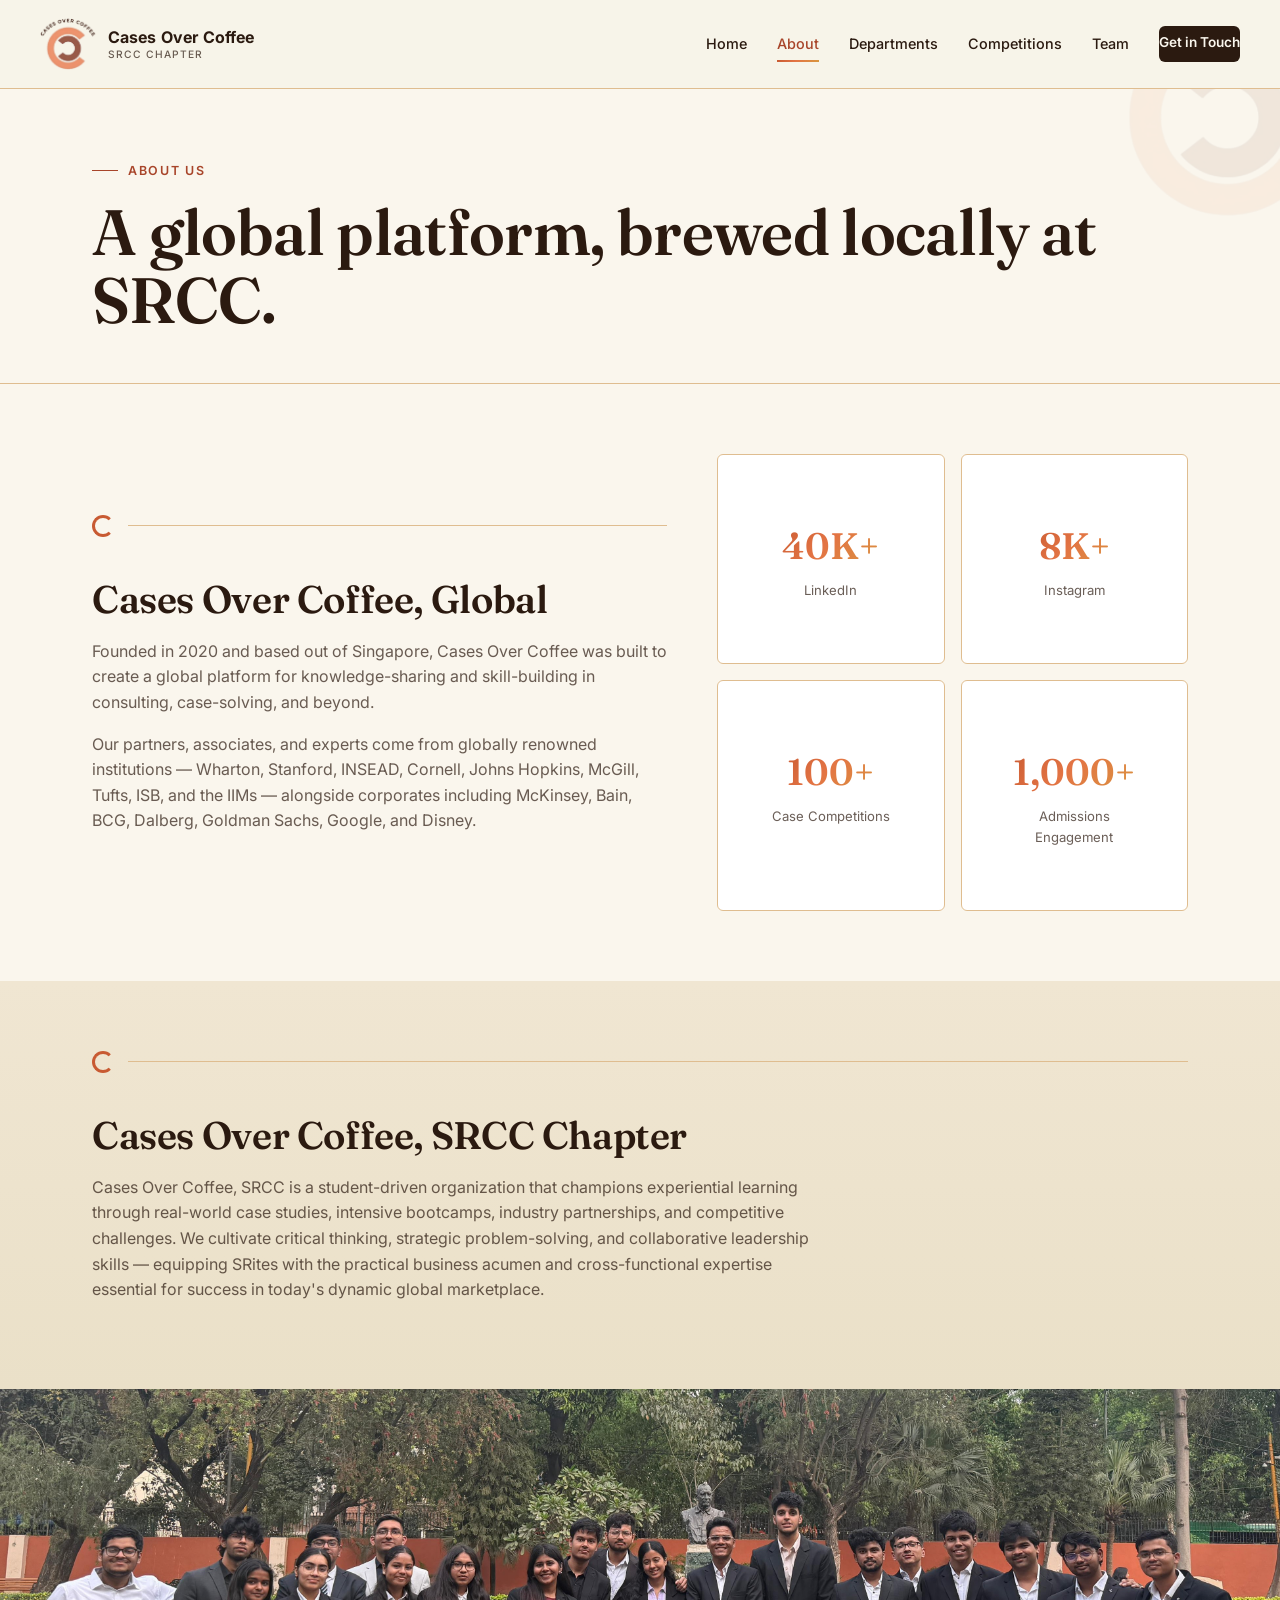
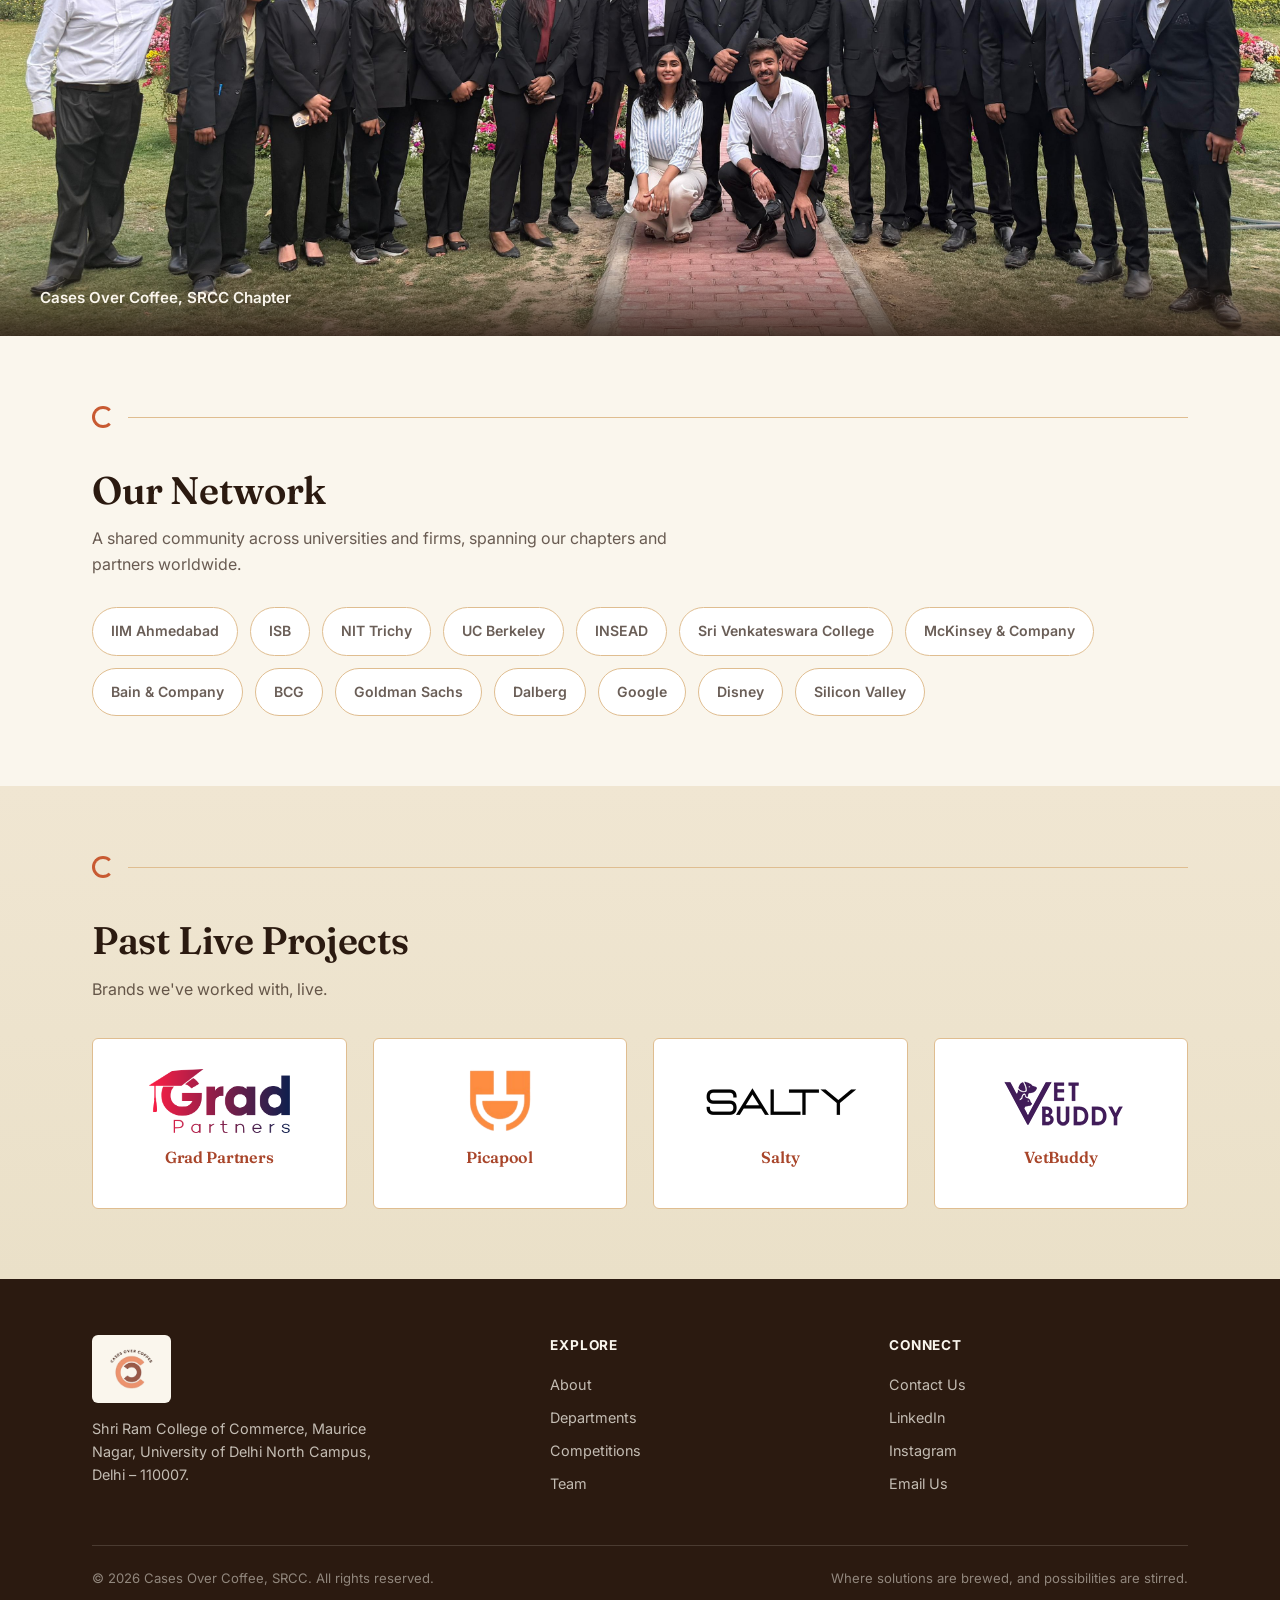
==== about.html @ 62af2435 "Add files via upload" ====
<!DOCTYPE html>
<html lang="en">
<head>
<meta charset="UTF-8">
<meta name="viewport" content="width=device-width, initial-scale=1.0">
<title>About | Cases Over Coffee, SRCC</title>
<link rel="preconnect" href="https://fonts.googleapis.com">
<link rel="preconnect" href="https://fonts.gstatic.com" crossorigin>
<link href="https://fonts.googleapis.com/css2?family=Fraunces:wght@500;600;700&family=Inter:wght@400;500;600;700&display=swap" rel="stylesheet">
<link rel="icon" type="image/png" href="assets/logo.png">
<link rel="stylesheet" href="assets/style.css">
</head>
<body>

<header class="site-nav">
  <div class="nav-inner">
    <a href="index.html" class="brand">
      <img src="assets/logo.png" alt="Cases Over Coffee, SRCC logo" class="brand-logo">
      <span class="brand-name">Cases Over Coffee<small>SRCC Chapter</small></span>
    </a>
    <nav class="links">
      <a href="index.html">Home</a>
      <a href="about.html" class="active">About</a>
      <a href="departments.html">Departments</a>
      <a href="competitions.html">Competitions</a>
      <a href="team.html">Team</a>
      <a href="contact.html" class="nav-cta">Get in Touch</a>
    </nav>
    <button class="menu-toggle" aria-label="Toggle menu"><span></span><span></span><span></span></button>
  </div>
</header>

<section class="page-hero">
  <img src="assets/logo-mark.png" alt="" class="corner-mark">
  <div class="wrap">
    <div class="eyebrow">About Us</div>
    <h1>A global platform, brewed locally at SRCC.</h1>
  </div>
</section>

<section>
  <div class="wrap two-col">
    <div class="reveal">
      <div class="ring-divider reveal"><span class="ring"></span><span class="line"></span></div>
      <h2>Cases Over Coffee, Global</h2>
      <p class="muted" style="margin-top:18px;">Founded in 2020 and based out of Singapore, Cases Over Coffee was built to create a global platform for knowledge-sharing and skill-building in consulting, case-solving, and beyond.</p>
      <p class="muted">Our partners, associates, and experts come from globally renowned institutions — Wharton, Stanford, INSEAD, Cornell, Johns Hopkins, McGill, Tufts, ISB, and the IIMs — alongside corporates including McKinsey, Bain, BCG, Dalberg, Goldman Sachs, Google, and Disney.</p>
    </div>
    <div class="grid" style="grid-template-columns:1fr 1fr; gap:16px;">
      <div class="card reveal text-center"><div class="stat"><div class="num">40K+</div><div class="label">LinkedIn</div></div></div>
      <div class="card reveal text-center"><div class="stat"><div class="num">8K+</div><div class="label">Instagram</div></div></div>
      <div class="card reveal text-center"><div class="stat"><div class="num">100+</div><div class="label">Case Competitions</div></div></div>
      <div class="card reveal text-center"><div class="stat"><div class="num">1,000+</div><div class="label">Admissions Engagement</div></div></div>
    </div>
  </div>
</section>

<section class="section-alt">
  <div class="wrap">
    <div class="ring-divider reveal"><span class="ring"></span><span class="line"></span></div>
    <h2 class="reveal">Cases Over Coffee, SRCC Chapter</h2>
    <p class="muted reveal" style="max-width:720px; margin-top:18px;">Cases Over Coffee, SRCC is a student-driven organization that champions experiential learning through real-world case studies, intensive bootcamps, industry partnerships, and competitive challenges. We cultivate critical thinking, strategic problem-solving, and collaborative leadership skills — equipping SRites with the practical business acumen and cross-functional expertise essential for success in today's dynamic global marketplace.</p>
  </div>
</section>

<div class="photo-band reveal">
  <img src="assets/team-photo.jpg" alt="Cases Over Coffee, SRCC team">
  <div class="photo-caption">Cases Over Coffee, SRCC Chapter</div>
</div>

<section>
  <div class="wrap">
    <div class="ring-divider reveal"><span class="ring"></span><span class="line"></span></div>
    <h2 class="reveal">Our Network</h2>
    <p class="muted reveal" style="max-width:640px; margin-top:14px;">A shared community across universities and firms, spanning our chapters and partners worldwide.</p>
    <div class="logo-wall reveal" style="margin-top:30px;">
      <span class="logo-chip">IIM Ahmedabad</span>
      <span class="logo-chip">ISB</span>
      <span class="logo-chip">NIT Trichy</span>
      <span class="logo-chip">UC Berkeley</span>
      <span class="logo-chip">INSEAD</span>
      <span class="logo-chip">Sri Venkateswara College</span>
      <span class="logo-chip">McKinsey &amp; Company</span>
      <span class="logo-chip">Bain &amp; Company</span>
      <span class="logo-chip">BCG</span>
      <span class="logo-chip">Goldman Sachs</span>
      <span class="logo-chip">Dalberg</span>
      <span class="logo-chip">Google</span>
      <span class="logo-chip">Disney</span>
      <span class="logo-chip">Silicon Valley</span>
    </div>
  </div>
</section>

<section class="section-alt">
  <div class="wrap">
    <div class="ring-divider reveal"><span class="ring"></span><span class="line"></span></div>
    <h2 class="reveal">Past Live Projects</h2>
    <p class="muted reveal" style="max-width:600px; margin-top:14px;">Brands we've worked with, live.</p>
    <div class="grid grid-4" style="margin-top:36px;">
      <div class="card reveal text-center">
        <div class="logo-frame" style="justify-content:center; margin-bottom:14px;"><img src="assets/logo-gradpartners.png" alt="Grad Partners"></div>
        <h3 style="font-size:1rem;">Grad Partners</h3>
      </div>
      <div class="card reveal text-center">
        <div class="logo-frame" style="justify-content:center; margin-bottom:14px;"><img src="assets/logo-picapool.png" alt="Picapool"></div>
        <h3 style="font-size:1rem;">Picapool</h3>
      </div>
      <div class="card reveal text-center">
        <div class="logo-frame" style="justify-content:center; margin-bottom:14px;"><img src="assets/logo-salty.png" alt="Salty"></div>
        <h3 style="font-size:1rem;">Salty</h3>
      </div>
      <div class="card reveal text-center">
        <div class="logo-frame" style="justify-content:center; margin-bottom:14px;"><img src="assets/logo-vetbuddy.png" alt="VetBuddy"></div>
        <h3 style="font-size:1rem;">VetBuddy</h3>
      </div>
    </div>
  </div>
</section>

<footer>
  <div class="wrap">
    <div class="footer-grid">
      <div>
        <div class="brand" style="margin-bottom:14px;">
          <img src="assets/logo.png" alt="Cases Over Coffee, SRCC logo" class="brand-logo brand-logo-footer">
        </div>
        <p style="font-size:0.9rem; max-width:280px;">Shri Ram College of Commerce, Maurice Nagar, University of Delhi North Campus, Delhi – 110007.</p>
      </div>
      <div>
        <h4>Explore</h4>
        <a href="about.html">About</a>
        <a href="departments.html">Departments</a>
        <a href="competitions.html">Competitions</a>
        <a href="team.html">Team</a>
      </div>
      <div>
        <h4>Connect</h4>
        <a href="contact.html">Contact Us</a>
        <a href="https://www.linkedin.com/company/cases-over-coffee-srcc/" target="_blank" rel="noopener">LinkedIn</a>
        <a href="https://www.instagram.com/coc_srcc?igsh=eGFpZXlxeTQwZnJ0" target="_blank" rel="noopener">Instagram</a>
        <a href="mailto:srcccasesovercoffee@gmail.com">Email Us</a>
      </div>
    </div>
    <div class="footer-bottom">
      <span>&copy; 2026 Cases Over Coffee, SRCC. All rights reserved.</span>
      <span>Where solutions are brewed, and possibilities are stirred.</span>
    </div>
  </div>
</footer>

<script src="assets/main.js"></script>
</body>
</html>
---- assets/style.css ----
/* ============================================
   Cases Over Coffee, SRCC — Design Tokens
   ============================================ */
:root {
  --cream:        #FAF6ED;
  --cream-deep:   #F0E6D2;
  --espresso:     #2B1A10;
  --espresso-70:  rgba(43,26,16,0.7);
  --terracotta:   #C85A32;
  --terracotta-dim: #A8452A;
  --terracotta-bright: #E37444;
  --amber:        #D9973F;
  --clay:         #E8CBA6;
  --clay-line:    #DFBD90;
  --gold:         #B2812F;
  --white:        #FFFFFF;

  --grad-warm: linear-gradient(135deg, var(--terracotta) 0%, var(--terracotta-bright) 45%, var(--amber) 100%);
  --grad-espresso: linear-gradient(160deg, #3A2416 0%, #201209 100%);
  --shadow-sm: 0 2px 10px rgba(43,26,16,0.06);
  --shadow-md: 0 12px 32px rgba(43,26,16,0.12);
  --shadow-lg: 0 24px 60px rgba(43,26,16,0.18);

  --font-display: 'Fraunces', Georgia, serif;
  --font-body:    'Inter', -apple-system, BlinkMacSystemFont, 'Segoe UI', sans-serif;

  --maxw: 1160px;
  --radius: 6px;
}

* { box-sizing: border-box; }

html { scroll-behavior: smooth; }

body {
  margin: 0;
  background: var(--cream);
  color: var(--espresso);
  font-family: var(--font-body);
  font-size: 16px;
  line-height: 1.6;
  -webkit-font-smoothing: antialiased;
}

img { max-width: 100%; display: block; }

a { color: inherit; text-decoration: none; }

.wrap {
  max-width: var(--maxw);
  margin: 0 auto;
  padding: 0 32px;
}

h1, h2, h3, h4 {
  font-family: var(--font-display);
  color: var(--espresso);
  margin: 0;
  font-weight: 600;
  letter-spacing: -0.01em;
}

h1 { font-size: clamp(2.4rem, 5vw, 4.2rem); line-height: 1.05; }
h2 { font-size: clamp(1.7rem, 3vw, 2.5rem); line-height: 1.15; }
h3 { font-size: 1.3rem; line-height: 1.3; }

p { margin: 0 0 1em; }

.eyebrow {
  display: inline-flex;
  align-items: center;
  gap: 10px;
  font-family: var(--font-body);
  font-size: 0.78rem;
  font-weight: 600;
  letter-spacing: 0.14em;
  text-transform: uppercase;
  color: var(--terracotta-dim);
  margin-bottom: 18px;
}

.eyebrow::before {
  content: "";
  width: 26px;
  height: 1px;
  background: var(--terracotta-dim);
  display: inline-block;
}

/* ---------- Signature ring divider ---------- */
/* Echoes the CoC cup-ring mark: a small open ring beside a rule.
   Used once per section as a quiet, consistent anchor point. */
.ring-divider {
  display: flex;
  align-items: center;
  gap: 14px;
  margin: 0 0 40px;
}
.ring-divider .ring {
  width: 22px;
  height: 22px;
  border-radius: 50%;
  border: 3px solid var(--terracotta);
  border-right-color: transparent;
  flex-shrink: 0;
  transform: rotate(-90deg) scale(0.6);
  opacity: 0;
  transition: transform 0.6s cubic-bezier(0.22,1,0.36,1), opacity 0.6s ease;
}
.ring-divider.in .ring { transform: rotate(0deg) scale(1); opacity: 1; }
.ring-divider .line {
  height: 1px;
  background: var(--clay-line);
  flex: 1;
  transform: scaleX(0);
  transform-origin: left;
  transition: transform 0.7s cubic-bezier(0.22,1,0.36,1) 0.15s;
}
.ring-divider.in .line { transform: scaleX(1); }

/* ---------- Nav ---------- */
header.site-nav {
  position: sticky;
  top: 0;
  z-index: 100;
  background: rgba(247,243,233,0.92);
  backdrop-filter: blur(6px);
  border-bottom: 1px solid var(--clay-line);
}
.nav-inner {
  width: 100%;
  margin: 0;
  padding: 18px 40px;
  display: flex;
  align-items: center;
  justify-content: space-between;
}
.brand {
  display: flex;
  align-items: center;
  gap: 12px;
  font-family: var(--font-display);
  font-weight: 600;
  font-size: 1.05rem;
  color: var(--espresso);
}
.brand .mark {
  width: 34px;
  height: 34px;
  border-radius: 50%;
  border: 3px solid var(--terracotta);
  border-right-color: transparent;
  position: relative;
}
.brand .mark::after {
  content: "";
  position: absolute;
  right: -7px;
  top: 50%;
  transform: translateY(-50%);
  width: 9px;
  height: 9px;
  border-radius: 0 6px 6px 0;
  border: 2px solid var(--terracotta);
  border-left: none;
}
.brand small {
  display: block;
  font-family: var(--font-body);
  font-weight: 500;
  font-size: 0.68rem;
  letter-spacing: 0.08em;
  color: var(--espresso-70);
  text-transform: uppercase;
}

.brand-logo {
  height: 52px;
  width: auto;
  display: block;
}
.brand-logo-footer {
  height: 68px;
  padding: 14px 18px;
  background: var(--cream);
  border-radius: var(--radius);
}
.brand-name {
  font-family: var(--font-body);
  font-weight: 700;
  font-size: 1rem;
  letter-spacing: 0.01em;
  color: var(--espresso);
  line-height: 1.25;
}
.brand-name small {
  display: block;
  font-family: var(--font-body);
  font-weight: 500;
  font-size: 0.64rem;
  letter-spacing: 0.1em;
  color: var(--espresso-70);
  text-transform: uppercase;
  margin-top: 1px;
}
footer .brand-name { color: var(--cream); }
footer .brand-name small { color: rgba(247,243,233,0.5); }
@media (max-width: 480px) {
  .brand-name { display: none; }
}

/* Decorative corner mark — the ring icon, peeking in from the edge of a
   section, echoing how the brand deck lets the cup-ring bleed off-frame. */
.hero, .page-hero { position: relative; overflow: hidden; }
.hero-bg {
  position: absolute;
  inset: 0;
  z-index: 0;
  overflow: hidden;
}
.hero-bg img {
  position: absolute;
  top: -18%;
  left: 0;
  width: 100%;
  height: 136%;
  object-fit: cover;
  opacity: 0.16;
  filter: grayscale(15%) contrast(1.05);
  will-change: transform;
}
@media (prefers-reduced-motion: reduce) {
  .hero-bg img { top: 0; height: 100%; }
}

.corner-mark {
  position: absolute;
  top: -14%;
  right: -6%;
  width: 260px;
  max-width: 34vw;
  opacity: 0.1;
  pointer-events: none;
  z-index: 1;
  animation: float-rotate 10s ease-in-out infinite;
  transform-origin: center;
}
@keyframes float-rotate {
  0%   { transform: translateY(0) rotate(0deg); }
  50%  { transform: translateY(14px) rotate(6deg); }
  100% { transform: translateY(0) rotate(0deg); }
}
@media (prefers-reduced-motion: reduce) {
  .corner-mark { animation: none; }
}
nav.links {
  display: flex;
  gap: 30px;
  font-size: 0.9rem;
  font-weight: 500;
}
nav.links a {
  position: relative;
  padding: 6px 0;
  transition: color 0.2s ease;
}
nav.links a::after {
  content: "";
  position: absolute;
  left: 0; right: 0; bottom: 0;
  height: 2px;
  background: var(--grad-warm);
  transform: scaleX(0);
  transform-origin: left;
  transition: transform 0.3s cubic-bezier(0.22,1,0.36,1);
}
nav.links a:hover,
nav.links a.active {
  color: var(--terracotta-dim);
}
nav.links a:hover::after,
nav.links a.active::after {
  transform: scaleX(1);
}
nav.links a.nav-cta::after { display: none; }
.nav-cta {
  background: var(--espresso);
  color: var(--cream) !important;
  padding: 10px 20px;
  border-radius: var(--radius);
  font-size: 0.85rem;
  font-weight: 600;
  border-bottom: none !important;
}
.nav-cta:hover { background: var(--terracotta); }

.menu-toggle {
  display: none;
  background: none;
  border: none;
  cursor: pointer;
  padding: 6px;
}
.menu-toggle span {
  display: block;
  width: 24px;
  height: 2px;
  background: var(--espresso);
  margin: 5px 0;
}

/* ---------- Buttons ---------- */
.btn {
  display: inline-flex;
  align-items: center;
  gap: 8px;
  padding: 14px 28px;
  border-radius: 100px;
  font-weight: 600;
  font-size: 0.92rem;
  cursor: pointer;
  border: 1px solid transparent;
  transition: transform 0.25s cubic-bezier(0.22,1,0.36,1), box-shadow 0.25s ease, background 0.3s ease, color 0.25s ease;
  position: relative;
}
.btn-primary {
  background: var(--grad-warm);
  background-size: 160% 160%;
  background-position: 0% 50%;
  color: var(--cream);
  box-shadow: var(--shadow-sm);
}
.btn-primary:hover {
  background-position: 100% 50%;
  transform: translateY(-3px);
  box-shadow: var(--shadow-md);
}
.btn-primary:active { transform: translateY(-1px); }
.btn-outline {
  border-color: var(--espresso);
  color: var(--espresso);
  background: transparent;
}
.btn-outline:hover {
  background: var(--espresso);
  color: var(--cream);
  transform: translateY(-3px);
  box-shadow: var(--shadow-md);
}

/* ---------- Hero ---------- */
.hero {
  padding: 90px 0 70px;
  position: relative;
  overflow: hidden;
}
.hero::before {
  content: "";
  position: absolute;
  top: -30%;
  left: -10%;
  width: 60%;
  height: 90%;
  background: radial-gradient(circle, rgba(200,90,50,0.16) 0%, rgba(200,90,50,0) 70%);
  z-index: 0;
  animation: drift 14s ease-in-out infinite alternate;
}
@keyframes drift {
  0%   { transform: translate(0, 0) scale(1); }
  100% { transform: translate(4%, 6%) scale(1.08); }
}
@media (prefers-reduced-motion: reduce) {
  .hero::before { animation: none; }
}
.hero .wrap { position: relative; z-index: 2; }
.hero-tag {
  font-family: var(--font-display);
  font-style: italic;
  color: var(--terracotta-dim);
  font-size: 1.15rem;
  margin: 22px 0 34px;
  max-width: 560px;
}
.hero-actions { display: flex; gap: 16px; flex-wrap: wrap; margin-top: 8px; }

.page-hero {
  padding: 64px 0 50px;
  border-bottom: 1px solid var(--clay-line);
}

/* ---------- Sections ---------- */
section { padding: 70px 0; }
section.tight { padding: 50px 0; }
.section-alt { background: linear-gradient(180deg, var(--cream-deep) 0%, #EAE0C8 100%); }

.grid {
  display: grid;
  gap: 26px;
}
.grid-2 { grid-template-columns: repeat(2, 1fr); }
.grid-3 { grid-template-columns: repeat(3, 1fr); }
.grid-4 { grid-template-columns: repeat(4, 1fr); }
.grid-5 { grid-template-columns: repeat(5, 1fr); }

.card {
  background: var(--white);
  border: 1px solid var(--clay-line);
  border-radius: var(--radius);
  padding: 30px 26px;
  position: relative;
  overflow: hidden;
  transition: transform 0.3s cubic-bezier(0.22,1,0.36,1), box-shadow 0.3s ease, border-color 0.3s ease;
}
.card::before {
  content: "";
  position: absolute;
  top: 0; left: 0; right: 0;
  height: 3px;
  background: var(--grad-warm);
  transform: scaleX(0);
  transform-origin: left;
  transition: transform 0.35s ease;
}
.card:hover {
  transform: translateY(-6px);
  box-shadow: var(--shadow-md);
  border-color: var(--terracotta);
}
.card:hover::before { transform: scaleX(1); }
.card h3 { margin-bottom: 10px; color: var(--terracotta-dim); transition: color 0.25s ease; }
.card p { color: var(--espresso-70); margin: 0; font-size: 0.95rem; }

.card-dark {
  background: var(--grad-espresso);
  color: var(--cream);
  border-radius: var(--radius);
  padding: 34px 30px;
  box-shadow: var(--shadow-md);
}
.card-dark h3 { color: var(--clay); }
.card-dark p { color: rgba(247,243,233,0.75); }

/* stat strip */
.stats {
  display: grid;
  grid-template-columns: repeat(4, 1fr);
  gap: 0;
  border-top: 1px solid var(--clay-line);
  border-bottom: 1px solid var(--clay-line);
}
.stat {
  padding: 32px 24px;
  text-align: center;
  border-right: 1px solid var(--clay-line);
  transition: background 0.3s ease;
}
.stat:hover { background: rgba(200,90,50,0.05); }
.stat:last-child { border-right: none; }
.stat .num {
  font-family: var(--font-display);
  font-size: 2.3rem;
  font-weight: 600;
  background: var(--grad-warm);
  -webkit-background-clip: text;
  background-clip: text;
  color: transparent;
  display: inline-block;
}
.stat .label {
  font-size: 0.82rem;
  color: var(--espresso-70);
  margin-top: 4px;
}

/* department block */
.dept-group-label {
  font-size: 0.8rem;
  font-weight: 700;
  letter-spacing: 0.1em;
  text-transform: uppercase;
  color: var(--gold);
  margin-bottom: 18px;
}

.pill-row { display: flex; flex-wrap: wrap; gap: 10px; }
.pill {
  padding: 8px 16px;
  border: 1px solid var(--clay-line);
  border-radius: 100px;
  font-size: 0.85rem;
  background: var(--white);
}

/* competitions */
.comp-card {
  border-left: 3px solid var(--terracotta);
  background: var(--white);
  padding: 26px;
  border-radius: var(--radius);
  transition: transform 0.3s cubic-bezier(0.22,1,0.36,1), box-shadow 0.3s ease, border-left-width 0.3s ease;
}
.comp-card:hover {
  transform: translateY(-6px) translateX(2px);
  box-shadow: var(--shadow-md);
  border-left-width: 7px;
}
.comp-card h3 { margin-bottom: 8px; }

/* org hierarchy (team page) */
.org-tier { position: relative; padding-top: 46px; }
.org-tier:first-child { padding-top: 0; }
.org-tier::before {
  content: "";
  position: absolute;
  top: 0;
  left: 50%;
  transform: translateX(-50%);
  width: 1px;
  height: 46px;
  background: var(--clay-line);
}
.org-tier:first-child::before { display: none; }
.org-tier-label {
  text-align: center;
  font-size: 0.76rem;
  font-weight: 700;
  letter-spacing: 0.12em;
  text-transform: uppercase;
  color: var(--gold);
  margin-bottom: 26px;
}
.org-row {
  display: flex;
  justify-content: center;
  flex-wrap: wrap;
  gap: 48px;
}
.org-row.tier-top .avatar-photo { width: 132px; height: 132px; }
.org-row.tier-top .member .name { font-size: 1.05rem; }
.org-row.tier-mid .avatar-photo { width: 104px; height: 104px; }
.org-row.tier-directors { gap: 60px; }
.org-row.tier-directors .dept-cluster {
  display: flex;
  flex-direction: column;
  align-items: center;
}
.dept-cluster-label {
  font-size: 0.72rem;
  font-weight: 700;
  letter-spacing: 0.08em;
  text-transform: uppercase;
  color: var(--terracotta-dim);
  margin-bottom: 18px;
  padding-bottom: 8px;
  border-bottom: 2px solid var(--clay-line);
}
.dept-cluster-people { display: flex; gap: 26px; }

.avatar-photo {
  width: 92px;
  height: 92px;
  border-radius: 50%;
  object-fit: cover;
  margin: 0 auto 14px;
  border: 3px solid var(--white);
  box-shadow: var(--shadow-sm), 0 0 0 3px var(--terracotta);
  display: block;
  transition: transform 0.3s cubic-bezier(0.22,1,0.36,1), box-shadow 0.3s ease;
}
.member:hover .avatar-photo {
  transform: scale(1.06) rotate(-2deg);
  box-shadow: var(--shadow-md), 0 0 0 3px var(--terracotta-bright);
}

/* team */
.member {
  text-align: center;
}
.avatar {
  width: 92px;
  height: 92px;
  border-radius: 50%;
  background: var(--clay);
  color: var(--espresso);
  display: flex;
  align-items: center;
  justify-content: center;
  font-family: var(--font-display);
  font-size: 1.5rem;
  font-weight: 600;
  margin: 0 auto 14px;
  border: 2px solid var(--terracotta);
  transition: transform 0.3s cubic-bezier(0.22,1,0.36,1), box-shadow 0.3s ease, background 0.3s ease;
}
.member:hover .avatar {
  transform: scale(1.08) rotate(-3deg);
  box-shadow: var(--shadow-md);
  background: var(--grad-warm);
  color: var(--cream);
}
.member .name { font-weight: 600; font-size: 0.95rem; }
.member .role {
  font-size: 0.78rem;
  color: var(--terracotta-dim);
  text-transform: uppercase;
  letter-spacing: 0.06em;
  margin-top: 2px;
}

/* network logo wall (text-based, no external logo assets) */
.logo-wall {
  display: flex;
  flex-wrap: wrap;
  gap: 12px;
}
.logo-chip {
  padding: 12px 18px;
  border: 1px solid var(--clay-line);
  border-radius: 100px;
  font-size: 0.88rem;
  font-weight: 600;
  color: var(--espresso-70);
  background: var(--white);
  transition: background 0.25s ease, color 0.25s ease, transform 0.25s ease, border-color 0.25s ease;
}
.logo-chip:hover {
  background: var(--grad-warm);
  color: var(--cream);
  border-color: transparent;
  transform: translateY(-2px);
}

/* contact */
.contact-form { display: grid; gap: 16px; max-width: 560px; }
.field label {
  display: block;
  font-size: 0.82rem;
  font-weight: 600;
  margin-bottom: 6px;
  color: var(--espresso-70);
}
.field input, .field textarea {
  width: 100%;
  padding: 13px 14px;
  border: 1px solid var(--clay-line);
  border-radius: var(--radius);
  font-family: var(--font-body);
  font-size: 0.95rem;
  background: var(--white);
  color: var(--espresso);
}
.field input:focus, .field textarea:focus {
  outline: 2px solid var(--terracotta);
  outline-offset: 1px;
}
.field textarea { resize: vertical; min-height: 120px; }

.photo-band {
  width: 100%;
  overflow: hidden;
  position: relative;
}
.photo-band img {
  width: 100%;
  height: auto;
  max-height: 560px;
  object-fit: cover;
  display: block;
  transition: transform 0.6s cubic-bezier(0.22,1,0.36,1);
}
.photo-band:hover img { transform: scale(1.04); }
.photo-caption {
  position: absolute;
  bottom: 0;
  left: 0;
  right: 0;
  padding: 26px 40px;
  background: linear-gradient(to top, rgba(43,29,20,0.85), rgba(43,29,20,0));
  color: var(--cream);
  font-size: 0.95rem;
  font-weight: 600;
}

.cta-photo {
  position: relative;
  background: url('campus.jpg') center/cover no-repeat;
  padding: 100px 0;
  overflow: hidden;
}
.cta-photo-overlay {
  position: absolute;
  inset: 0;
  background: linear-gradient(180deg, rgba(43,29,20,0.72), rgba(43,29,20,0.86));
  z-index: 1;
}

.logo-frame {
  height: 64px;
  display: flex;
  align-items: center;
  margin-bottom: 18px;
}
.logo-frame img {
  max-height: 100%;
  max-width: 160px;
  object-fit: contain;
  transition: transform 0.3s ease;
}
.project-card:hover .logo-frame img { transform: scale(1.06); }
.project-card h4 {
  font-family: var(--font-body);
  font-size: 0.78rem;
  font-weight: 700;
  letter-spacing: 0.06em;
  text-transform: uppercase;
  color: var(--gold);
  margin: 16px 0 8px;
}
.project-card ul { margin: 0 0 6px; padding-left: 18px; font-size: 0.88rem; color: var(--espresso-70); }
.project-card ul li { margin-bottom: 4px; }
.project-card p.impact { font-size: 0.88rem; color: var(--espresso-70); margin: 0; }

/* logo marquee — laterally scrolling strip of project logos */
.marquee {
  width: 100%;
  overflow: hidden;
  position: relative;
  -webkit-mask-image: linear-gradient(90deg, transparent, #000 8%, #000 92%, transparent);
  mask-image: linear-gradient(90deg, transparent, #000 8%, #000 92%, transparent);
}
.marquee-track {
  display: flex;
  align-items: center;
  gap: 70px;
  width: max-content;
  animation: marquee-scroll 26s linear infinite;
}
.marquee:hover .marquee-track { animation-play-state: paused; }
.marquee-item {
  height: 80px;
  display: flex;
  align-items: center;
  justify-content: center;
  flex-shrink: 0;
}
.marquee-item img {
  max-height: 100%;
  max-width: 180px;
  object-fit: contain;
  filter: grayscale(35%);
  opacity: 0.85;
  transition: filter 0.3s ease, opacity 0.3s ease, transform 0.3s ease;
}
.marquee-item:hover img {
  filter: grayscale(0%);
  opacity: 1;
  transform: scale(1.08);
}
@keyframes marquee-scroll {
  from { transform: translateX(0); }
  to   { transform: translateX(-50%); }
}
@media (prefers-reduced-motion: reduce) {
  .marquee-track { animation: none; }
}

.social-list {
  display: flex;
  flex-direction: column;
  gap: 4px;
  margin-top: 12px;
}
.social-row {
  display: flex;
  align-items: center;
  gap: 12px;
  padding: 10px 8px;
  border-radius: var(--radius);
  color: rgba(247,243,233,0.85);
  font-size: 0.92rem;
  transition: background 0.25s ease, color 0.25s ease, transform 0.25s ease;
}
.social-row:hover {
  background: rgba(247,243,233,0.08);
  color: var(--clay);
  transform: translateX(4px);
}
.social-icon {
  width: 34px;
  height: 34px;
  border-radius: 50%;
  background: rgba(247,243,233,0.1);
  display: flex;
  align-items: center;
  justify-content: center;
  flex-shrink: 0;
  color: var(--terracotta-bright);
  transition: background 0.25s ease;
}
.social-icon svg { width: 18px; height: 18px; }
.social-row:hover .social-icon { background: var(--grad-warm); color: var(--cream); }

/* footer */
footer {
  background: var(--espresso);
  color: rgba(247,243,233,0.75);
  padding: 56px 0 30px;
}
.footer-grid {
  display: grid;
  grid-template-columns: 1.4fr 1fr 1fr;
  gap: 40px;
  margin-bottom: 40px;
}
footer h4 { color: var(--cream); font-size: 0.85rem; letter-spacing: 0.06em; text-transform: uppercase; margin-bottom: 16px; font-family: var(--font-body); font-weight: 700; }
footer a { display: block; margin-bottom: 10px; font-size: 0.9rem; color: rgba(247,243,233,0.75); }
footer a:hover { color: var(--terracotta); }
.footer-bottom {
  border-top: 1px solid rgba(247,243,233,0.15);
  padding-top: 22px;
  display: flex;
  justify-content: space-between;
  font-size: 0.82rem;
  color: rgba(247,243,233,0.5);
  flex-wrap: wrap;
  gap: 10px;
}

/* utility */
.text-center { text-align: center; }
.mt-0 { margin-top: 0; }
.mb-0 { margin-bottom: 0; }
.muted { color: var(--espresso-70); }
.two-col {
  display: grid;
  grid-template-columns: 1.1fr 0.9fr;
  gap: 50px;
  align-items: center;
}

/* reveal-on-scroll (subtle, respects reduced motion) */
.reveal {
  opacity: 0;
  transform: translateY(26px) scale(0.985);
  filter: blur(3px);
  transition: opacity 0.75s cubic-bezier(0.22, 1, 0.36, 1),
              transform 0.75s cubic-bezier(0.22, 1, 0.36, 1),
              filter 0.75s cubic-bezier(0.22, 1, 0.36, 1);
}
.reveal.in { opacity: 1; transform: translateY(0) scale(1); filter: blur(0); }
@media (prefers-reduced-motion: reduce) {
  .reveal { opacity: 1; transform: none; filter: none; transition: none; }
}

/* focus visibility */
a:focus-visible, button:focus-visible, input:focus-visible, textarea:focus-visible {
  outline: 2px solid var(--terracotta);
  outline-offset: 2px;
}

/* ---------- Responsive ---------- */
@media (max-width: 900px) {
  .grid-4, .grid-3, .grid-5 { grid-template-columns: repeat(2, 1fr); }
  .footer-grid { grid-template-columns: 1fr 1fr; }
  .two-col { grid-template-columns: 1fr; }
  .stats { grid-template-columns: repeat(2, 1fr); }
  .stat:nth-child(2) { border-right: none; }
}
@media (max-width: 700px) {
  nav.links { display: none; }
  .menu-toggle { display: block; }
  .grid-2, .grid-4, .grid-3, .grid-5 { grid-template-columns: 1fr; }
  .footer-grid { grid-template-columns: 1fr; gap: 28px; }
  .stats { grid-template-columns: repeat(2, 1fr); }
  .nav-inner { padding: 16px 20px; }
  .wrap { padding: 0 20px; }
}

nav.links.mobile-open {
  display: flex;
  position: absolute;
  top: 100%;
  left: 0;
  right: 0;
  background: var(--cream);
  border-bottom: 1px solid var(--clay-line);
  flex-direction: column;
  gap: 0;
  padding: 10px 20px 20px;
}
nav.links.mobile-open a { padding: 12px 0; border-bottom: 1px solid var(--clay-line); }
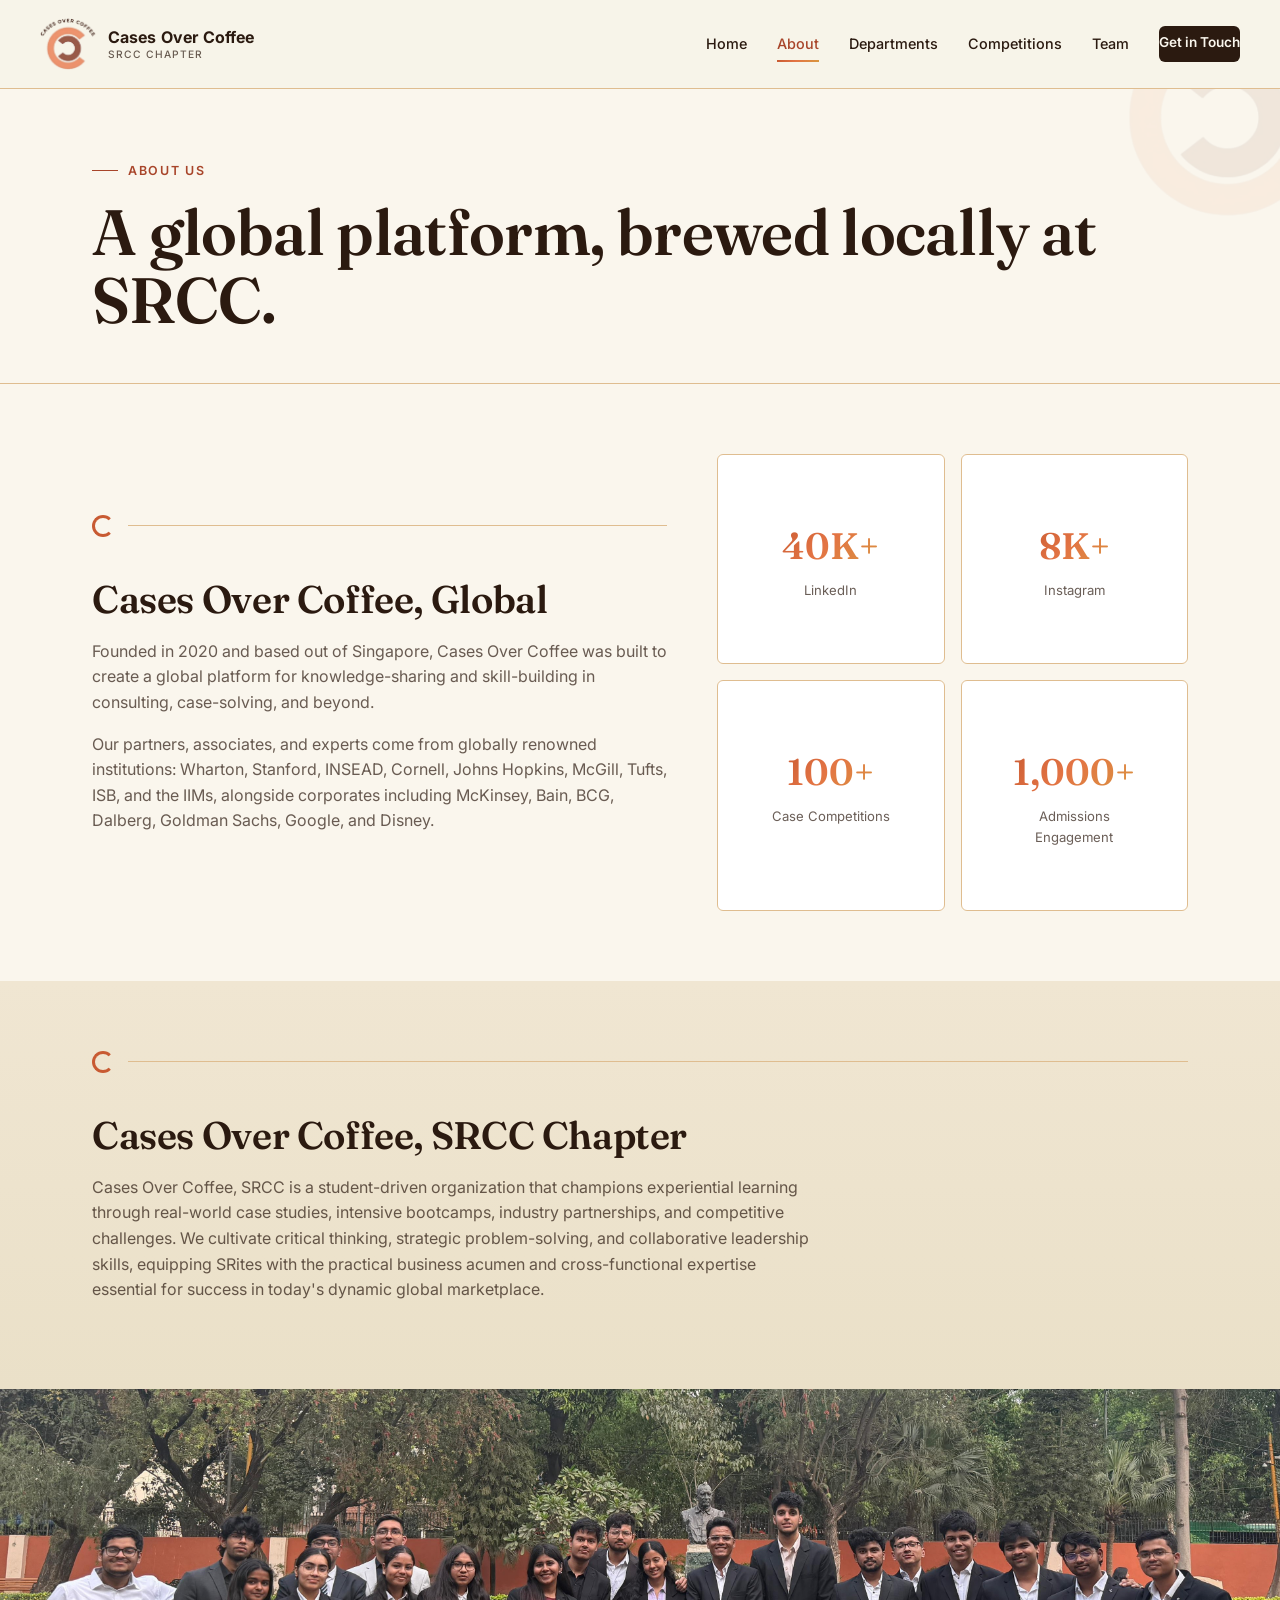
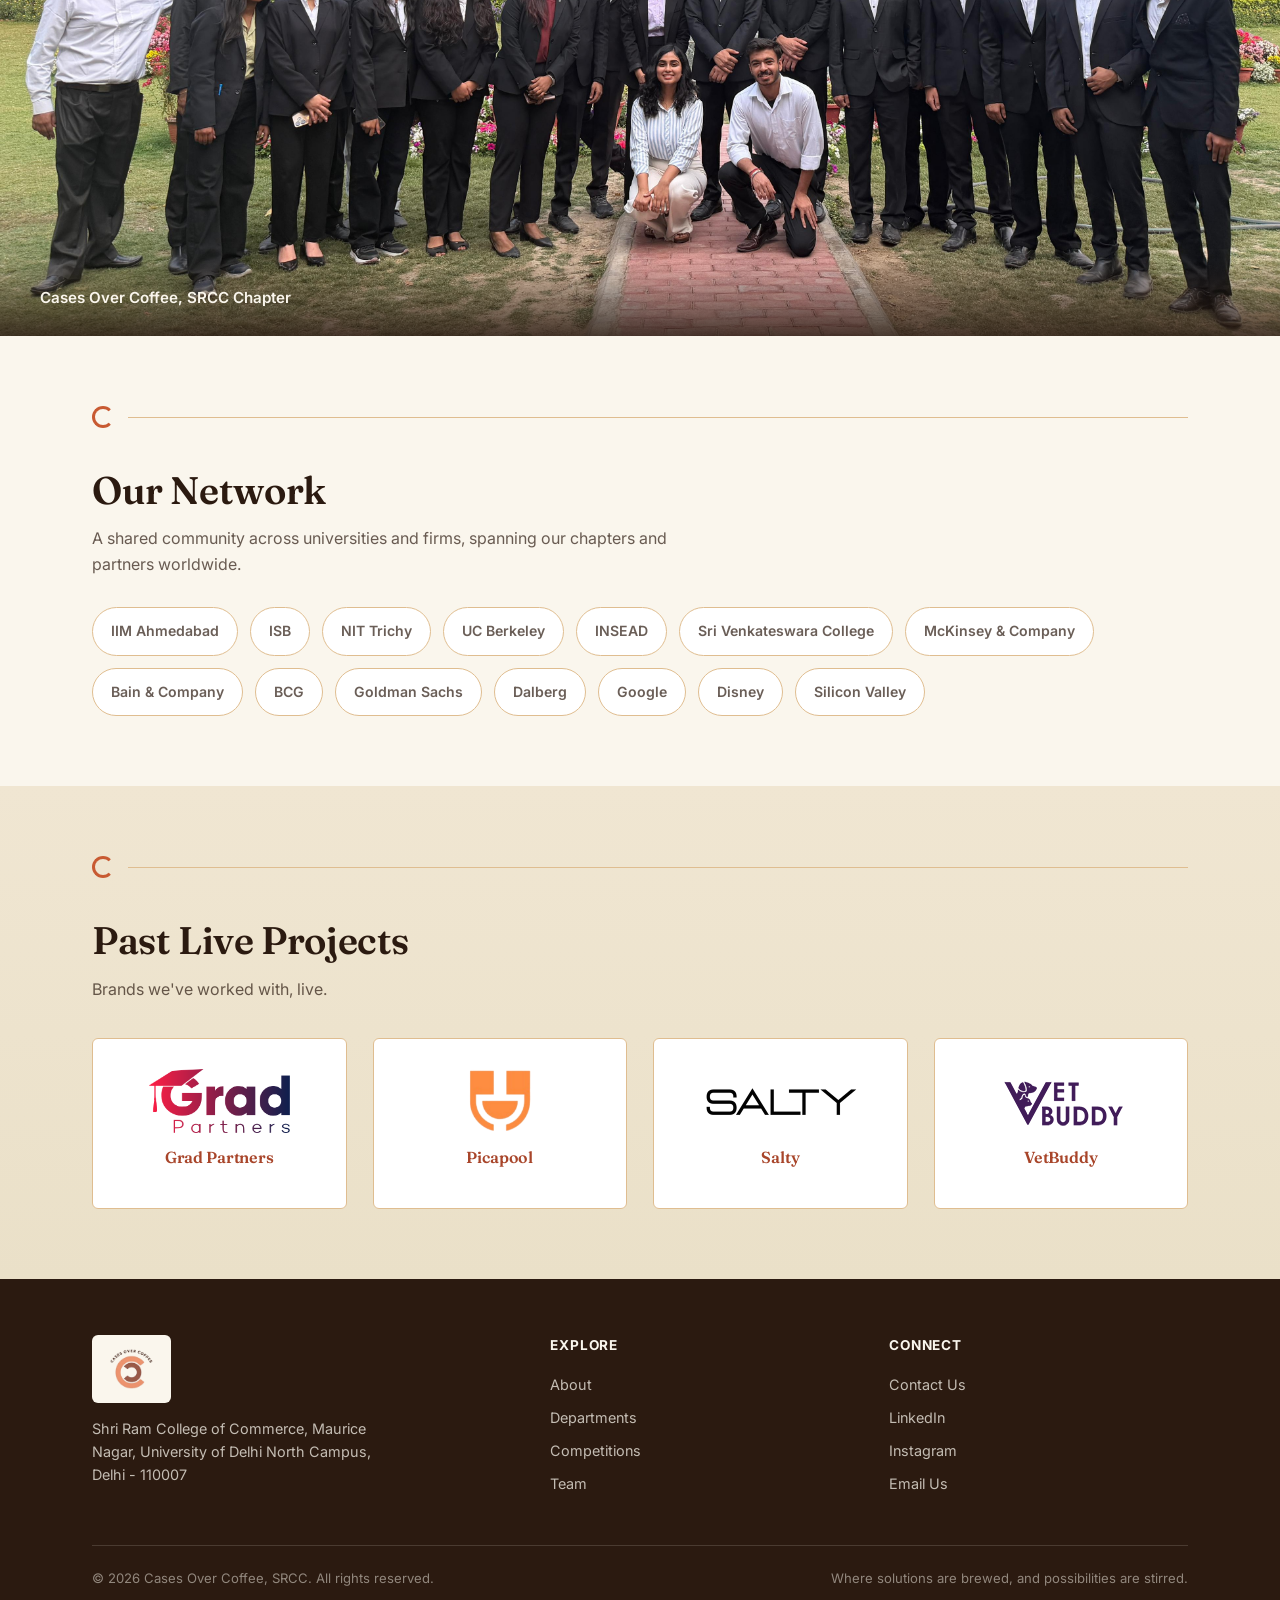
==== commit c200ada1: "Add files via upload" ====
--- a/about.html
+++ b/about.html
@@ -44,7 +44,7 @@
       <div class="ring-divider reveal"><span class="ring"></span><span class="line"></span></div>
       <h2>Cases Over Coffee, Global</h2>
       <p class="muted" style="margin-top:18px;">Founded in 2020 and based out of Singapore, Cases Over Coffee was built to create a global platform for knowledge-sharing and skill-building in consulting, case-solving, and beyond.</p>
-      <p class="muted">Our partners, associates, and experts come from globally renowned institutions — Wharton, Stanford, INSEAD, Cornell, Johns Hopkins, McGill, Tufts, ISB, and the IIMs — alongside corporates including McKinsey, Bain, BCG, Dalberg, Goldman Sachs, Google, and Disney.</p>
+      <p class="muted">Our partners, associates, and experts come from globally renowned institutions: Wharton, Stanford, INSEAD, Cornell, Johns Hopkins, McGill, Tufts, ISB, and the IIMs, alongside corporates including McKinsey, Bain, BCG, Dalberg, Goldman Sachs, Google, and Disney.</p>
     </div>
     <div class="grid" style="grid-template-columns:1fr 1fr; gap:16px;">
       <div class="card reveal text-center"><div class="stat"><div class="num">40K+</div><div class="label">LinkedIn</div></div></div>
@@ -59,7 +59,7 @@
   <div class="wrap">
     <div class="ring-divider reveal"><span class="ring"></span><span class="line"></span></div>
     <h2 class="reveal">Cases Over Coffee, SRCC Chapter</h2>
-    <p class="muted reveal" style="max-width:720px; margin-top:18px;">Cases Over Coffee, SRCC is a student-driven organization that champions experiential learning through real-world case studies, intensive bootcamps, industry partnerships, and competitive challenges. We cultivate critical thinking, strategic problem-solving, and collaborative leadership skills — equipping SRites with the practical business acumen and cross-functional expertise essential for success in today's dynamic global marketplace.</p>
+    <p class="muted reveal" style="max-width:720px; margin-top:18px;">Cases Over Coffee, SRCC is a student-driven organization that champions experiential learning through real-world case studies, intensive bootcamps, industry partnerships, and competitive challenges. We cultivate critical thinking, strategic problem-solving, and collaborative leadership skills, equipping SRites with the practical business acumen and cross-functional expertise essential for success in today's dynamic global marketplace.</p>
   </div>
 </section>
 
@@ -125,7 +125,7 @@
         <div class="brand" style="margin-bottom:14px;">
           <img src="assets/logo.png" alt="Cases Over Coffee, SRCC logo" class="brand-logo brand-logo-footer">
         </div>
-        <p style="font-size:0.9rem; max-width:280px;">Shri Ram College of Commerce, Maurice Nagar, University of Delhi North Campus, Delhi – 110007.</p>
+        <p style="font-size:0.9rem; max-width:280px;">Shri Ram College of Commerce, Maurice Nagar, University of Delhi North Campus, Delhi - 110007</p>
       </div>
       <div>
         <h4>Explore</h4>
--- a/assets/style.css
+++ b/assets/style.css
@@ -1,5 +1,5 @@
 /* ============================================
-   Cases Over Coffee, SRCC — Design Tokens
+   Cases Over Coffee, SRCC: Design Tokens
    ============================================ */
 :root {
   --cream:        #FAF6ED;
@@ -209,7 +209,7 @@
   .brand-name { display: none; }
 }
 
-/* Decorative corner mark — the ring icon, peeking in from the edge of a
+/* Decorative corner mark: the ring icon, peeking in from the edge of a
    section, echoing how the brand deck lets the cup-ring bleed off-frame. */
 .hero, .page-hero { position: relative; overflow: hidden; }
 .hero-bg {
@@ -379,7 +379,7 @@
   color: var(--terracotta-dim);
   font-size: 1.15rem;
   margin: 22px 0 34px;
-  max-width: 560px;
+  max-width: 620px;
 }
 .hero-actions { display: flex; gap: 16px; flex-wrap: wrap; margin-top: 8px; }
 
@@ -720,7 +720,7 @@
 .project-card ul li { margin-bottom: 4px; }
 .project-card p.impact { font-size: 0.88rem; color: var(--espresso-70); margin: 0; }
 
-/* logo marquee — laterally scrolling strip of project logos */
+/* logo marquee: laterally scrolling strip of project logos */
 .marquee {
   width: 100%;
   overflow: hidden;
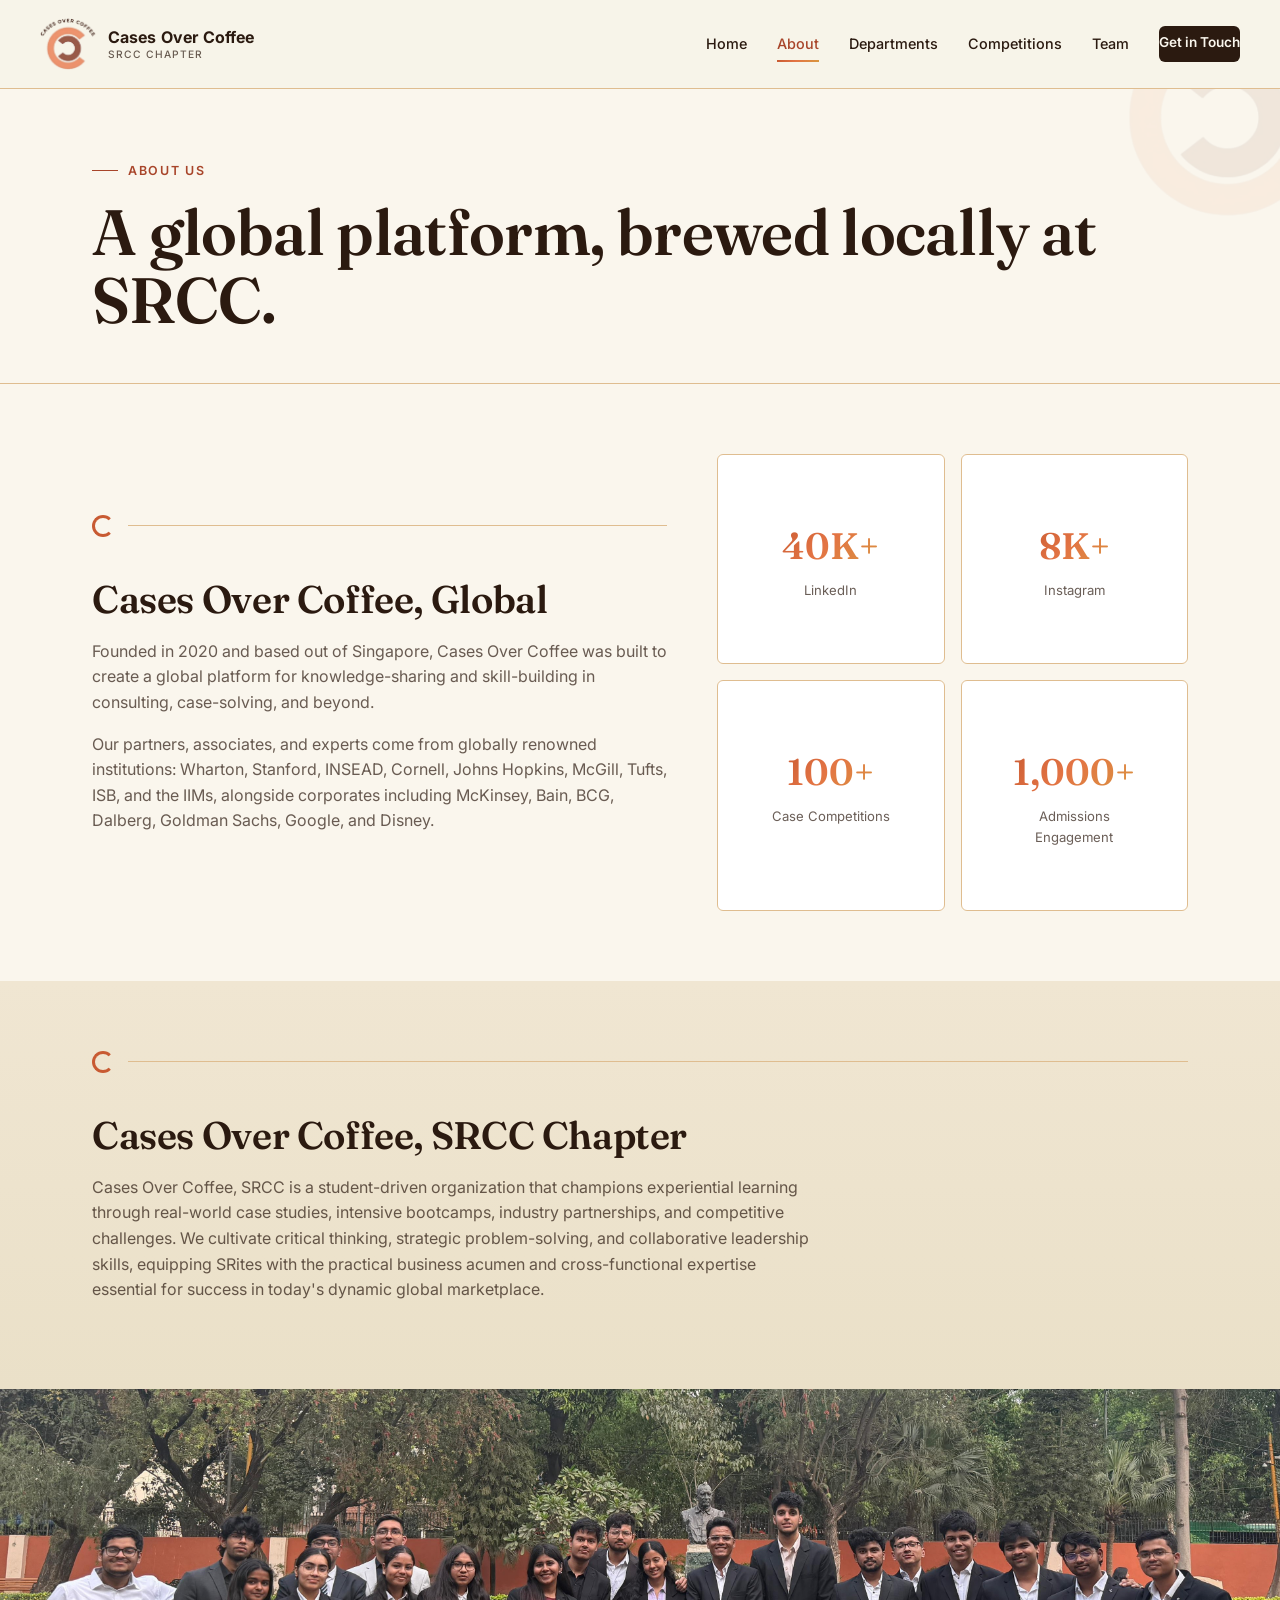
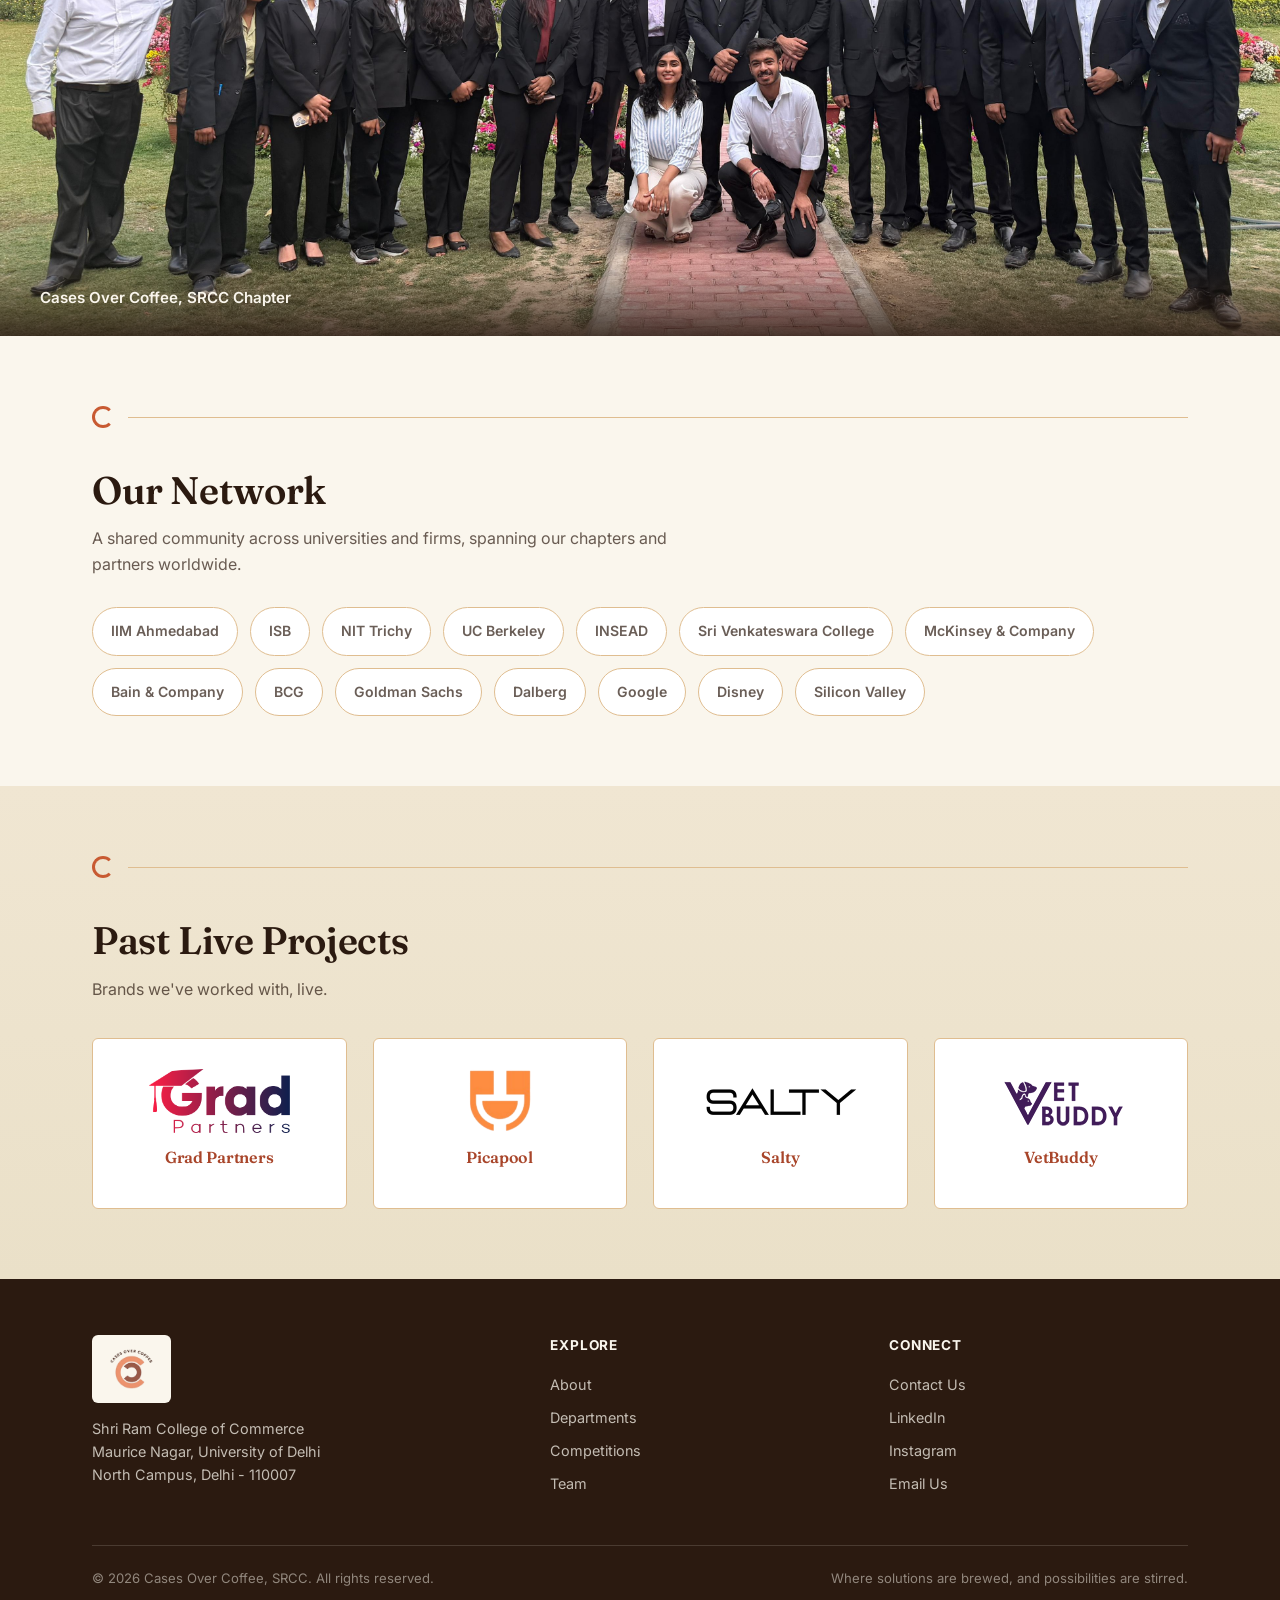
==== commit e8bfe958: "Add files via upload" ====
--- a/about.html
+++ b/about.html
@@ -125,7 +125,7 @@
         <div class="brand" style="margin-bottom:14px;">
           <img src="assets/logo.png" alt="Cases Over Coffee, SRCC logo" class="brand-logo brand-logo-footer">
         </div>
-        <p style="font-size:0.9rem; max-width:280px;">Shri Ram College of Commerce, Maurice Nagar, University of Delhi North Campus, Delhi - 110007</p>
+        <p style="font-size:0.9rem; max-width:280px;">Shri Ram College of Commerce<br>Maurice Nagar, University of Delhi<br>North Campus, Delhi - 110007</p>
       </div>
       <div>
         <h4>Explore</h4>
--- a/assets/style.css
+++ b/assets/style.css
@@ -379,7 +379,10 @@
   color: var(--terracotta-dim);
   font-size: 1.15rem;
   margin: 22px 0 34px;
-  max-width: 620px;
+  max-width: 800px;
+}
+@media (max-width: 850px) {
+  .hero-tag { max-width: 100%; }
 }
 .hero-actions { display: flex; gap: 16px; flex-wrap: wrap; margin-top: 8px; }
 
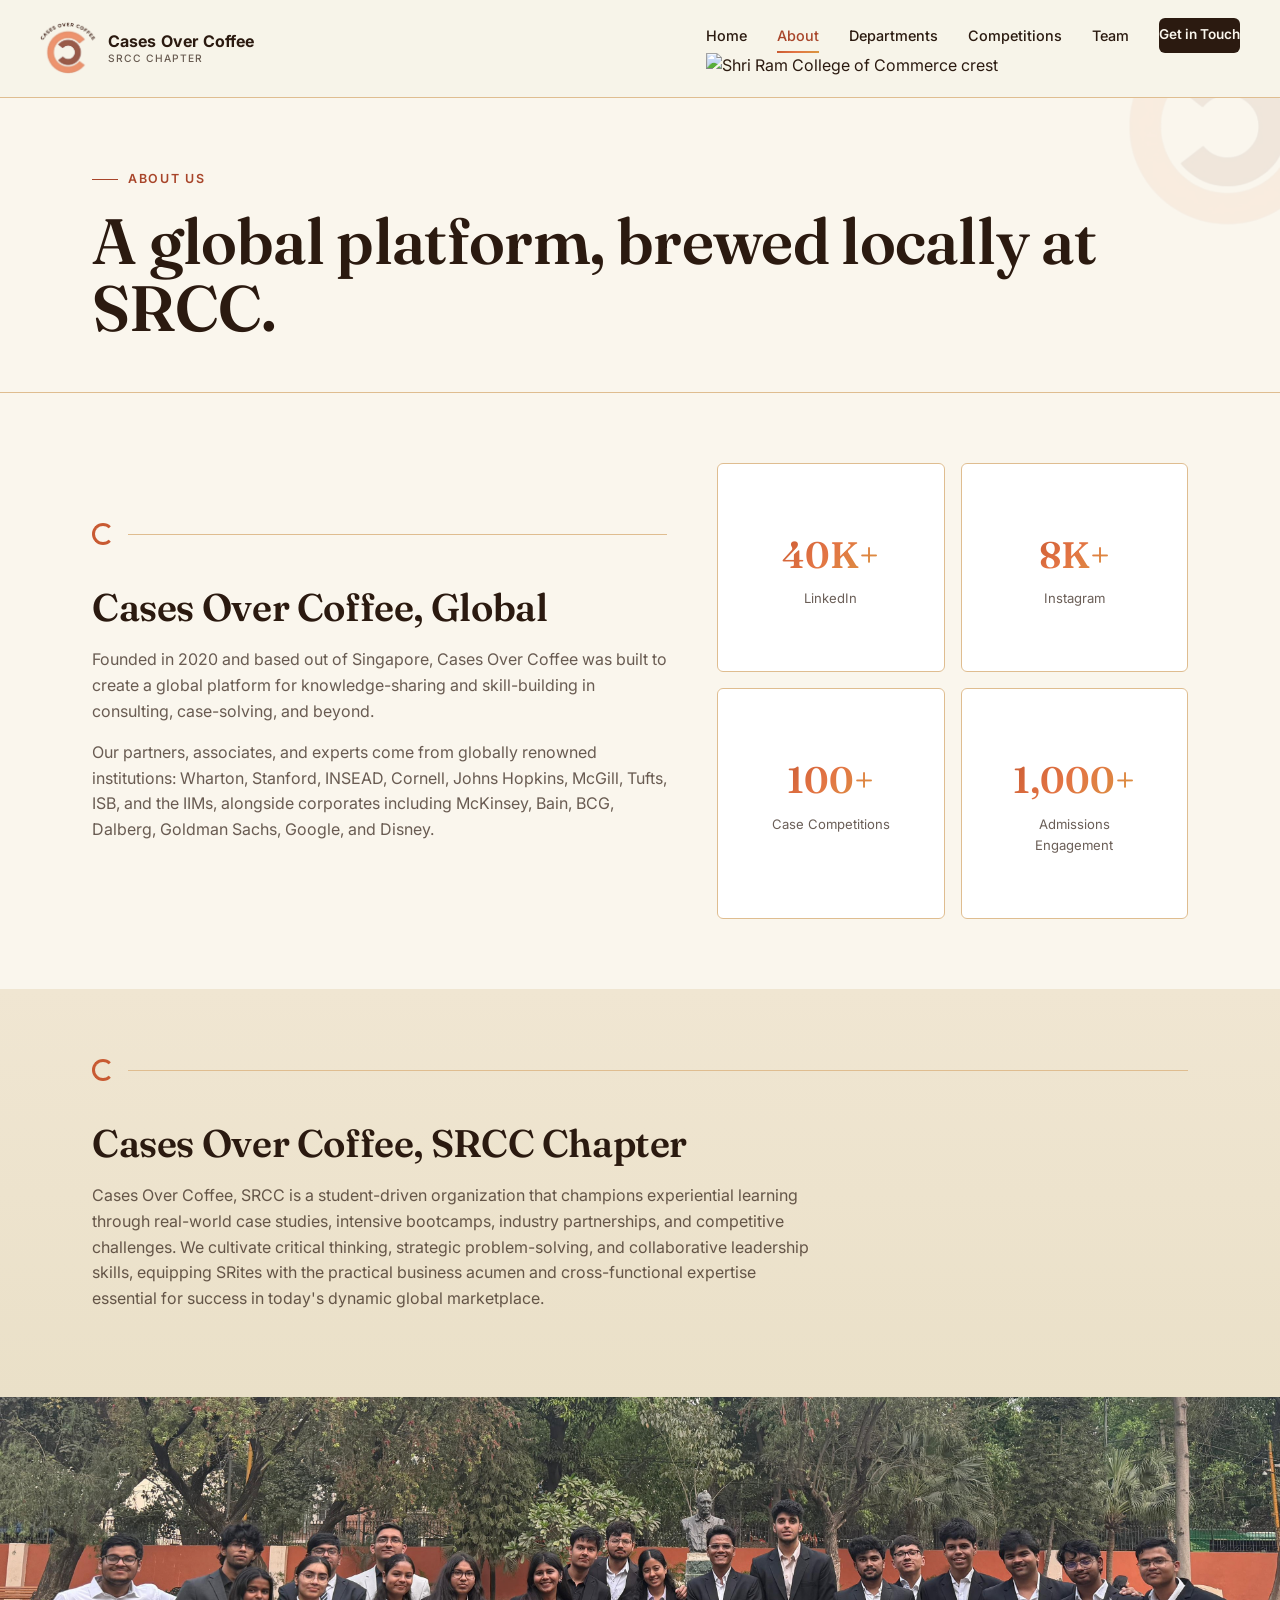
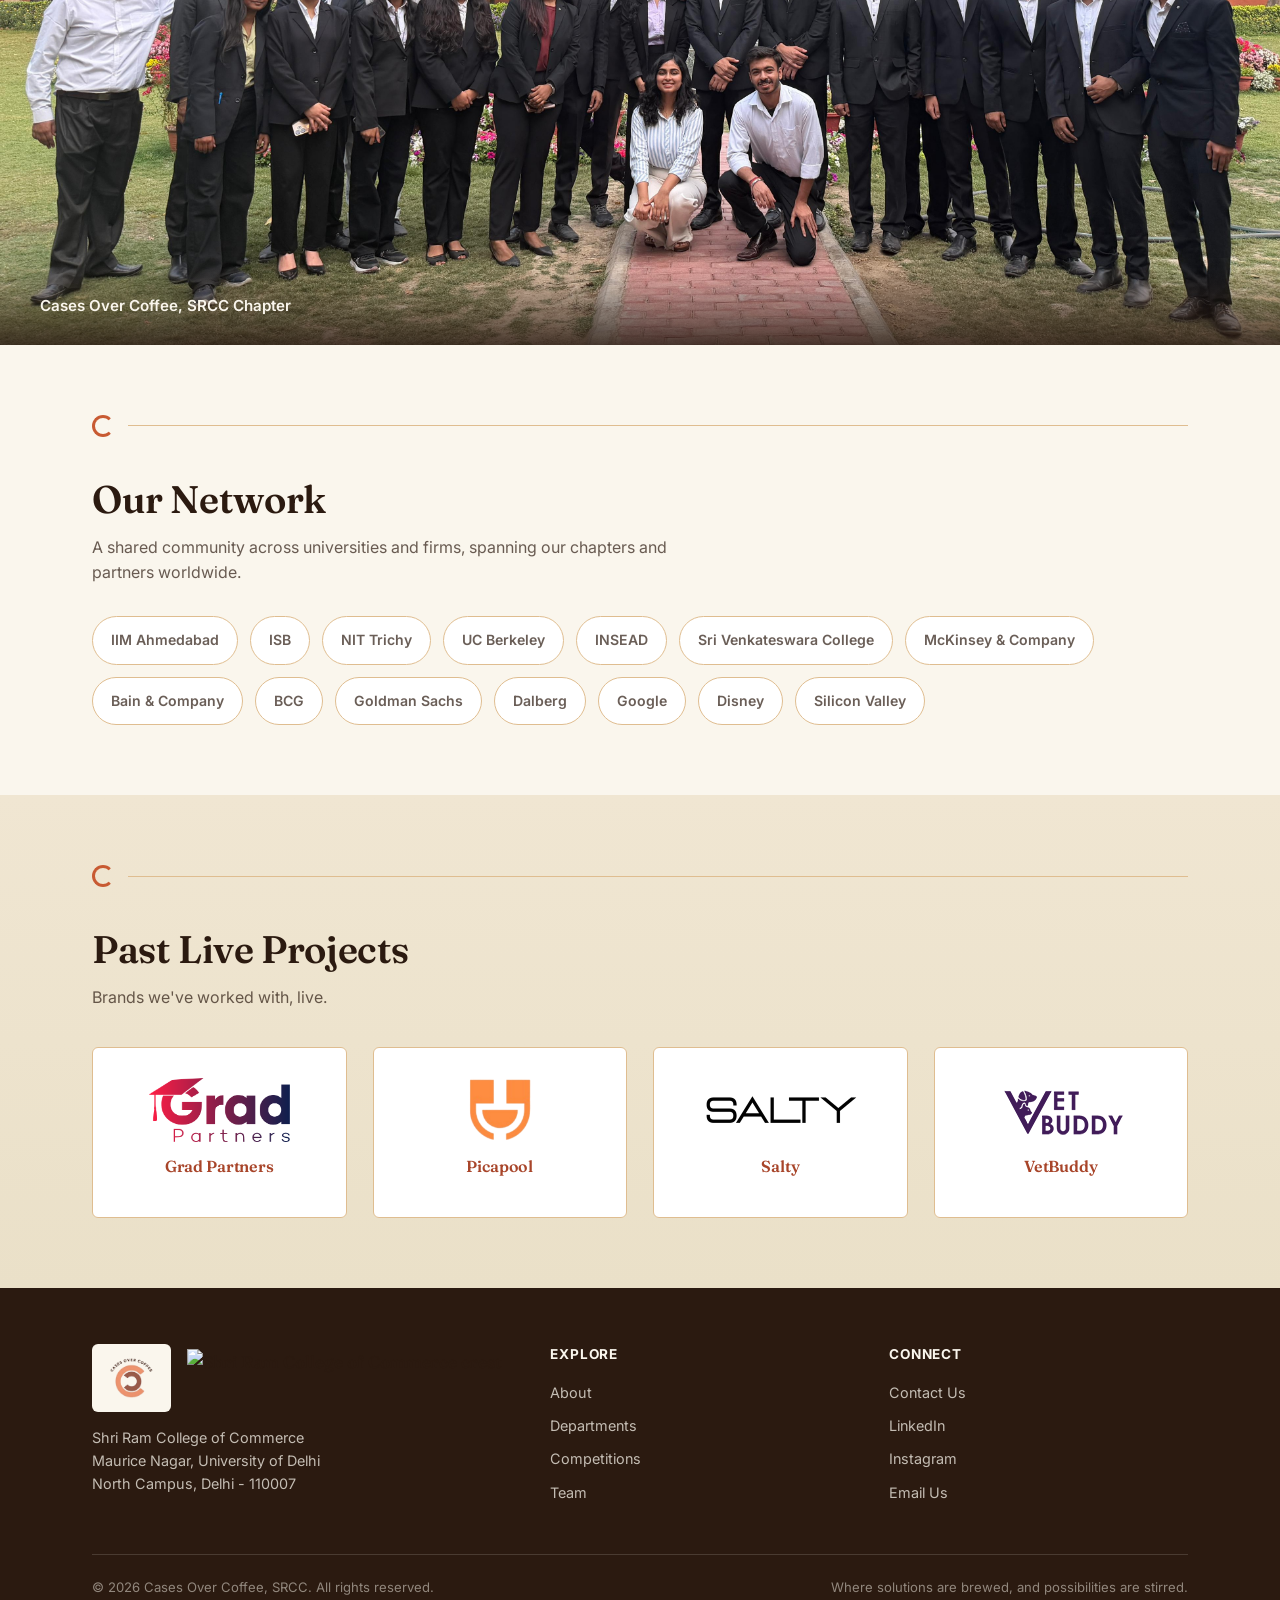
==== commit 4631db2a: "Add files via upload" ====
--- a/about.html
+++ b/about.html
@@ -18,7 +18,8 @@
       <img src="assets/logo.png" alt="Cases Over Coffee, SRCC logo" class="brand-logo">
       <span class="brand-name">Cases Over Coffee<small>SRCC Chapter</small></span>
     </a>
-    <nav class="links">
+    <div class="nav-right">
+      <nav class="links">
       <a href="index.html">Home</a>
       <a href="about.html" class="active">About</a>
       <a href="departments.html">Departments</a>
@@ -26,6 +27,8 @@
       <a href="team.html">Team</a>
       <a href="contact.html" class="nav-cta">Get in Touch</a>
     </nav>
+      <img src="assets/srcc-crest.png" alt="Shri Ram College of Commerce crest" class="nav-crest">
+    </div>
     <button class="menu-toggle" aria-label="Toggle menu"><span></span><span></span><span></span></button>
   </div>
 </header>
@@ -122,8 +125,9 @@
   <div class="wrap">
     <div class="footer-grid">
       <div>
-        <div class="brand" style="margin-bottom:14px;">
+        <div class="brand" style="margin-bottom:14px; gap:16px;">
           <img src="assets/logo.png" alt="Cases Over Coffee, SRCC logo" class="brand-logo brand-logo-footer">
+          <img src="assets/srcc-crest.png" alt="Shri Ram College of Commerce crest" style="height:58px; width:auto;">
         </div>
         <p style="font-size:0.9rem; max-width:280px;">Shri Ram College of Commerce<br>Maurice Nagar, University of Delhi<br>North Campus, Delhi - 110007</p>
       </div>
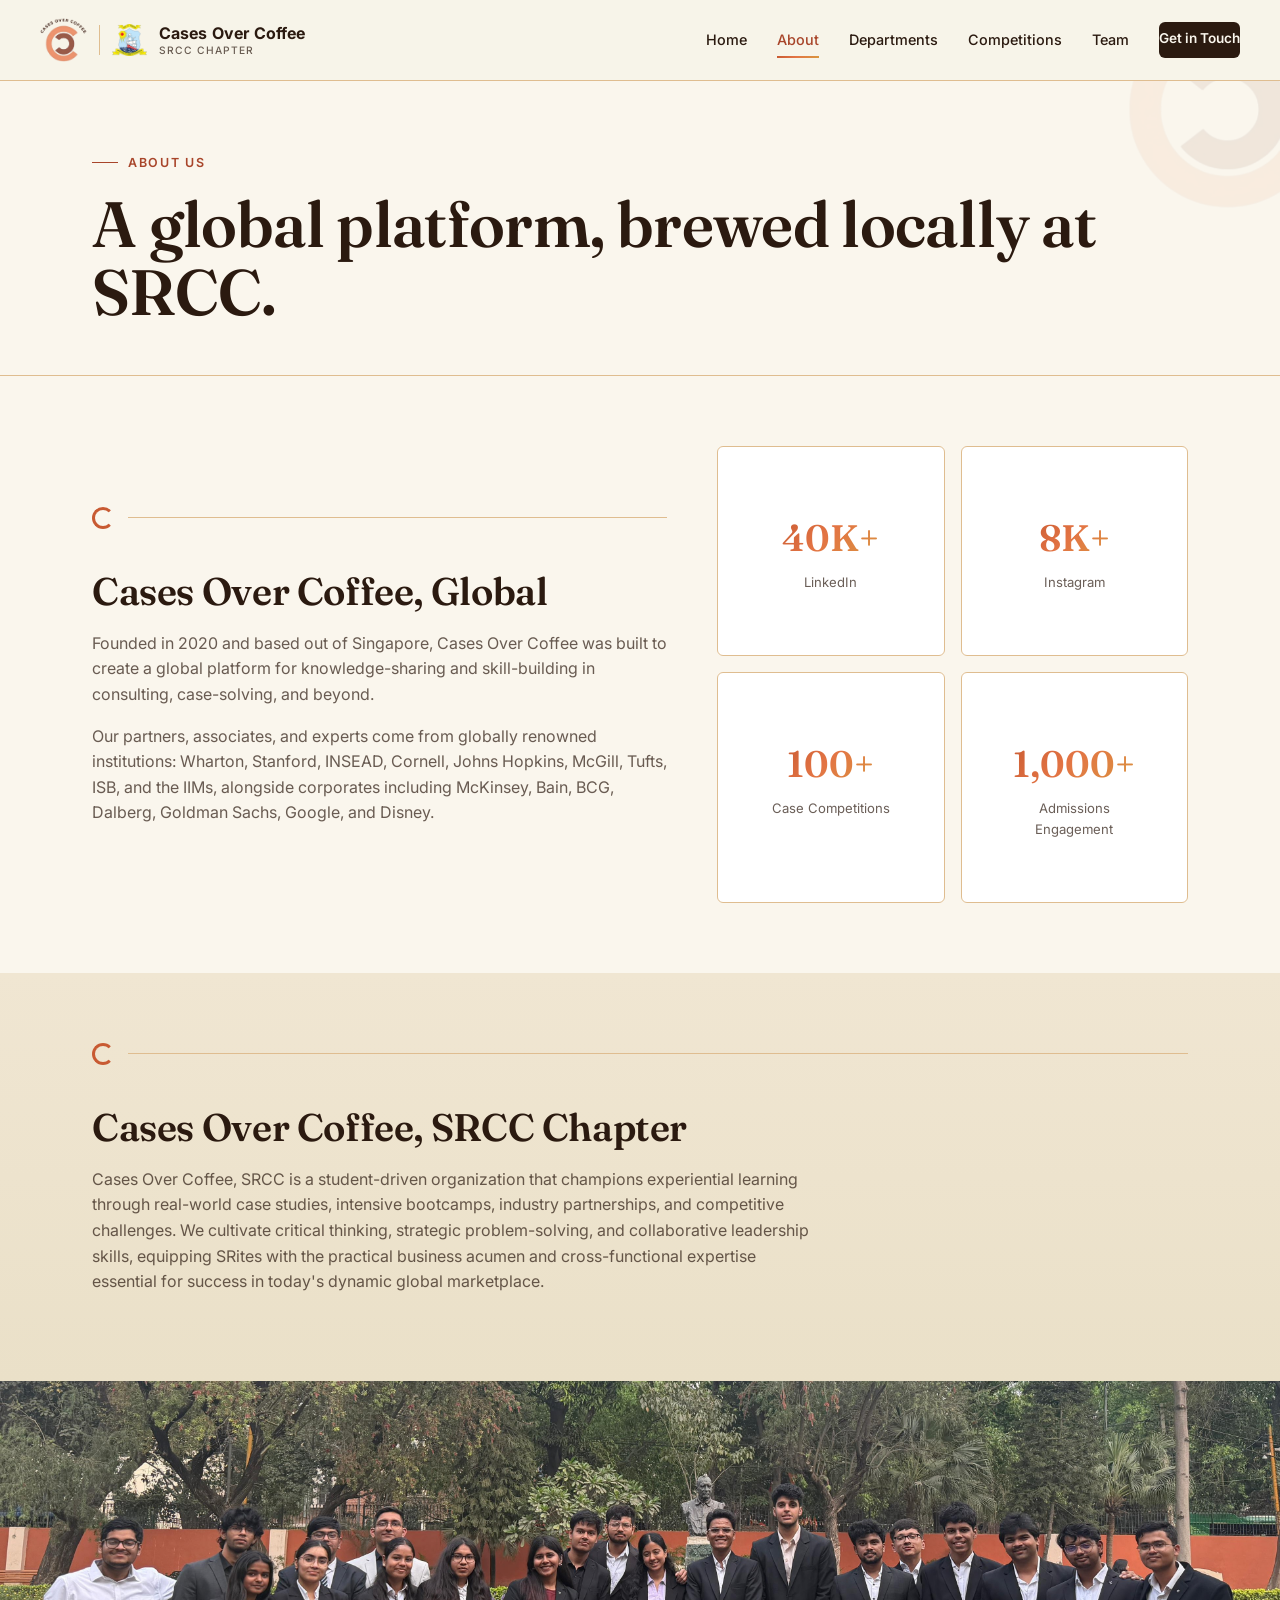
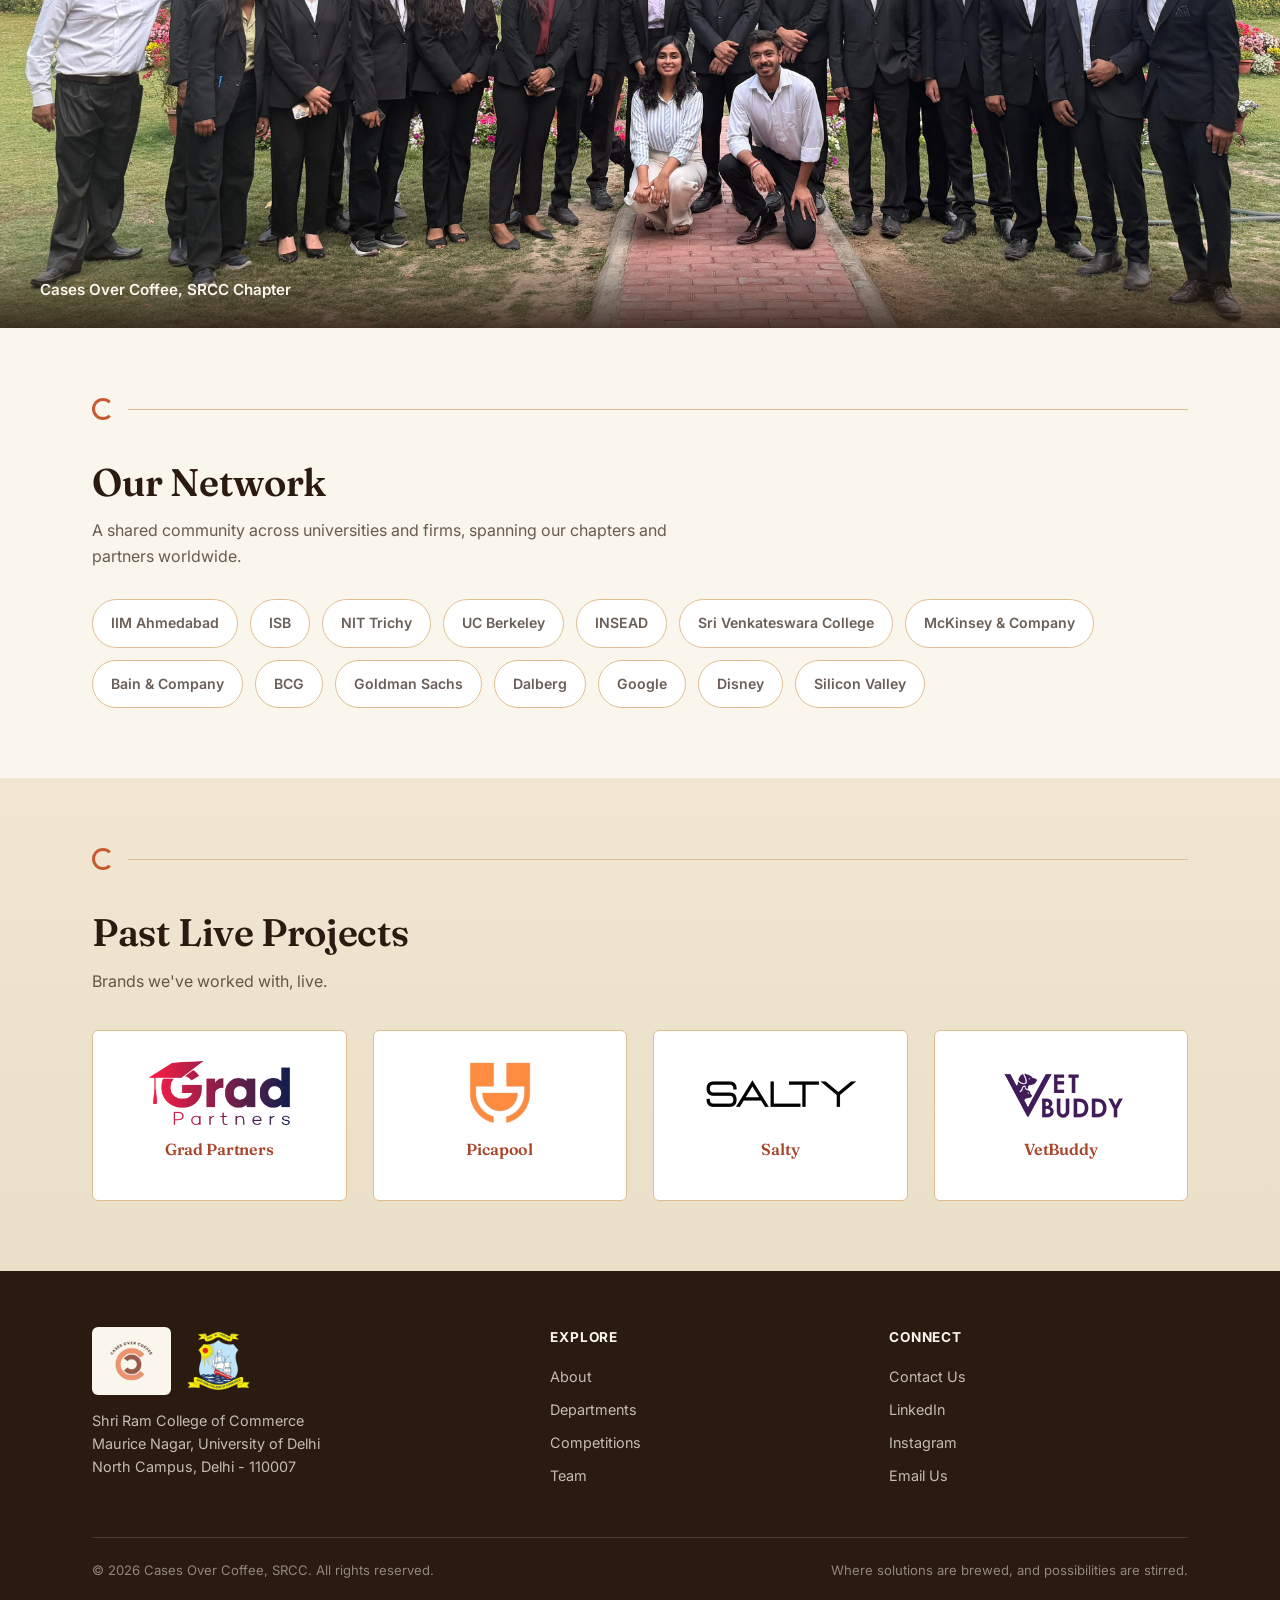
==== commit 11158017: "Add files via upload" ====
--- a/about.html
+++ b/about.html
@@ -16,6 +16,8 @@
   <div class="nav-inner">
     <a href="index.html" class="brand">
       <img src="assets/logo.png" alt="Cases Over Coffee, SRCC logo" class="brand-logo">
+      <span class="brand-divider"></span>
+      <img src="assets/srcc-crest.png" alt="Shri Ram College of Commerce crest" class="nav-crest">
       <span class="brand-name">Cases Over Coffee<small>SRCC Chapter</small></span>
     </a>
     <div class="nav-right">
@@ -27,7 +29,6 @@
       <a href="team.html">Team</a>
       <a href="contact.html" class="nav-cta">Get in Touch</a>
     </nav>
-      <img src="assets/srcc-crest.png" alt="Shri Ram College of Commerce crest" class="nav-crest">
     </div>
     <button class="menu-toggle" aria-label="Toggle menu"><span></span><span></span><span></span></button>
   </div>
--- a/assets/style.css
+++ b/assets/style.css
@@ -175,7 +175,7 @@
 }
 
 .brand-logo {
-  height: 52px;
+  height: 44px;
   width: auto;
   display: block;
 }
@@ -185,6 +185,14 @@
   background: var(--cream);
   border-radius: var(--radius);
 }
+.brand-divider {
+  width: 1px;
+  height: 30px;
+  background: var(--clay-line);
+  flex-shrink: 0;
+  display: block;
+}
+footer .brand-divider { background: rgba(247,243,233,0.2); }
 .brand-name {
   font-family: var(--font-body);
   font-weight: 700;
@@ -253,6 +261,21 @@
 @media (prefers-reduced-motion: reduce) {
   .corner-mark { animation: none; }
 }
+.nav-right {
+  display: flex;
+  align-items: center;
+  gap: 24px;
+}
+.nav-crest {
+  height: 32px;
+  width: auto;
+  flex-shrink: 0;
+}
+@media (max-width: 480px) {
+  .brand-logo { height: 36px; }
+  .nav-crest { height: 26px; }
+  .brand-divider { height: 24px; }
+}
 nav.links {
   display: flex;
   gap: 30px;
@@ -450,6 +473,48 @@
   gap: 0;
   border-top: 1px solid var(--clay-line);
   border-bottom: 1px solid var(--clay-line);
+}
+.flagship-stats {
+  display: grid;
+  grid-template-columns: repeat(5, 1fr);
+  gap: 16px;
+  margin-top: 32px;
+}
+.flagship-stat {
+  background: var(--white);
+  border: 1px solid var(--clay-line);
+  border-radius: var(--radius);
+  padding: 24px 12px;
+  text-align: center;
+  transition: transform 0.3s cubic-bezier(0.22,1,0.36,1), box-shadow 0.3s ease, border-color 0.3s ease;
+}
+.flagship-stat:hover {
+  transform: translateY(-4px);
+  box-shadow: var(--shadow-md);
+  border-color: var(--terracotta);
+}
+.flagship-stat .num {
+  font-family: var(--font-display);
+  font-size: 1.9rem;
+  font-weight: 600;
+  background: var(--grad-warm);
+  -webkit-background-clip: text;
+  background-clip: text;
+  color: transparent;
+  display: block;
+  line-height: 1.15;
+}
+.flagship-stat .label {
+  font-size: 0.78rem;
+  color: var(--espresso-70);
+  margin-top: 6px;
+  line-height: 1.3;
+}
+@media (max-width: 900px) {
+  .flagship-stats { grid-template-columns: repeat(3, 1fr); }
+}
+@media (max-width: 560px) {
+  .flagship-stats { grid-template-columns: repeat(2, 1fr); }
 }
 .stat {
   padding: 32px 24px;
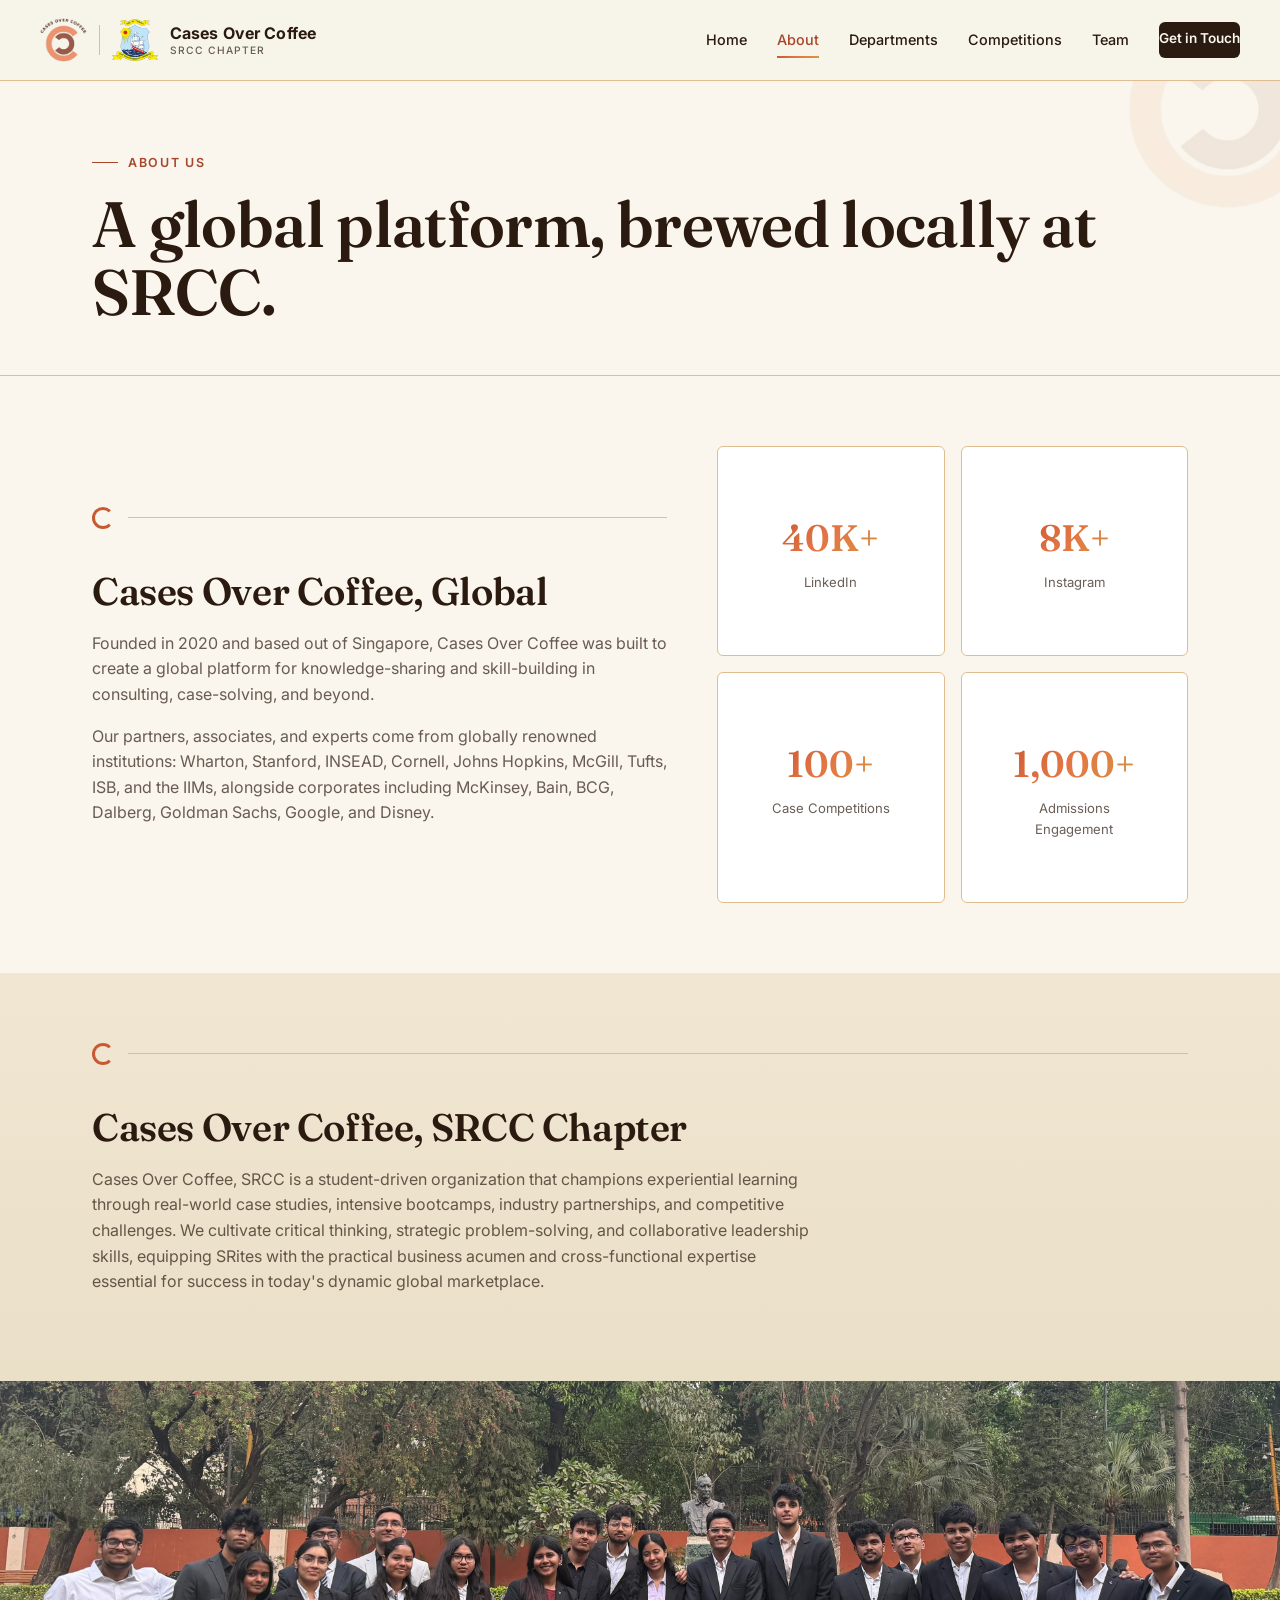
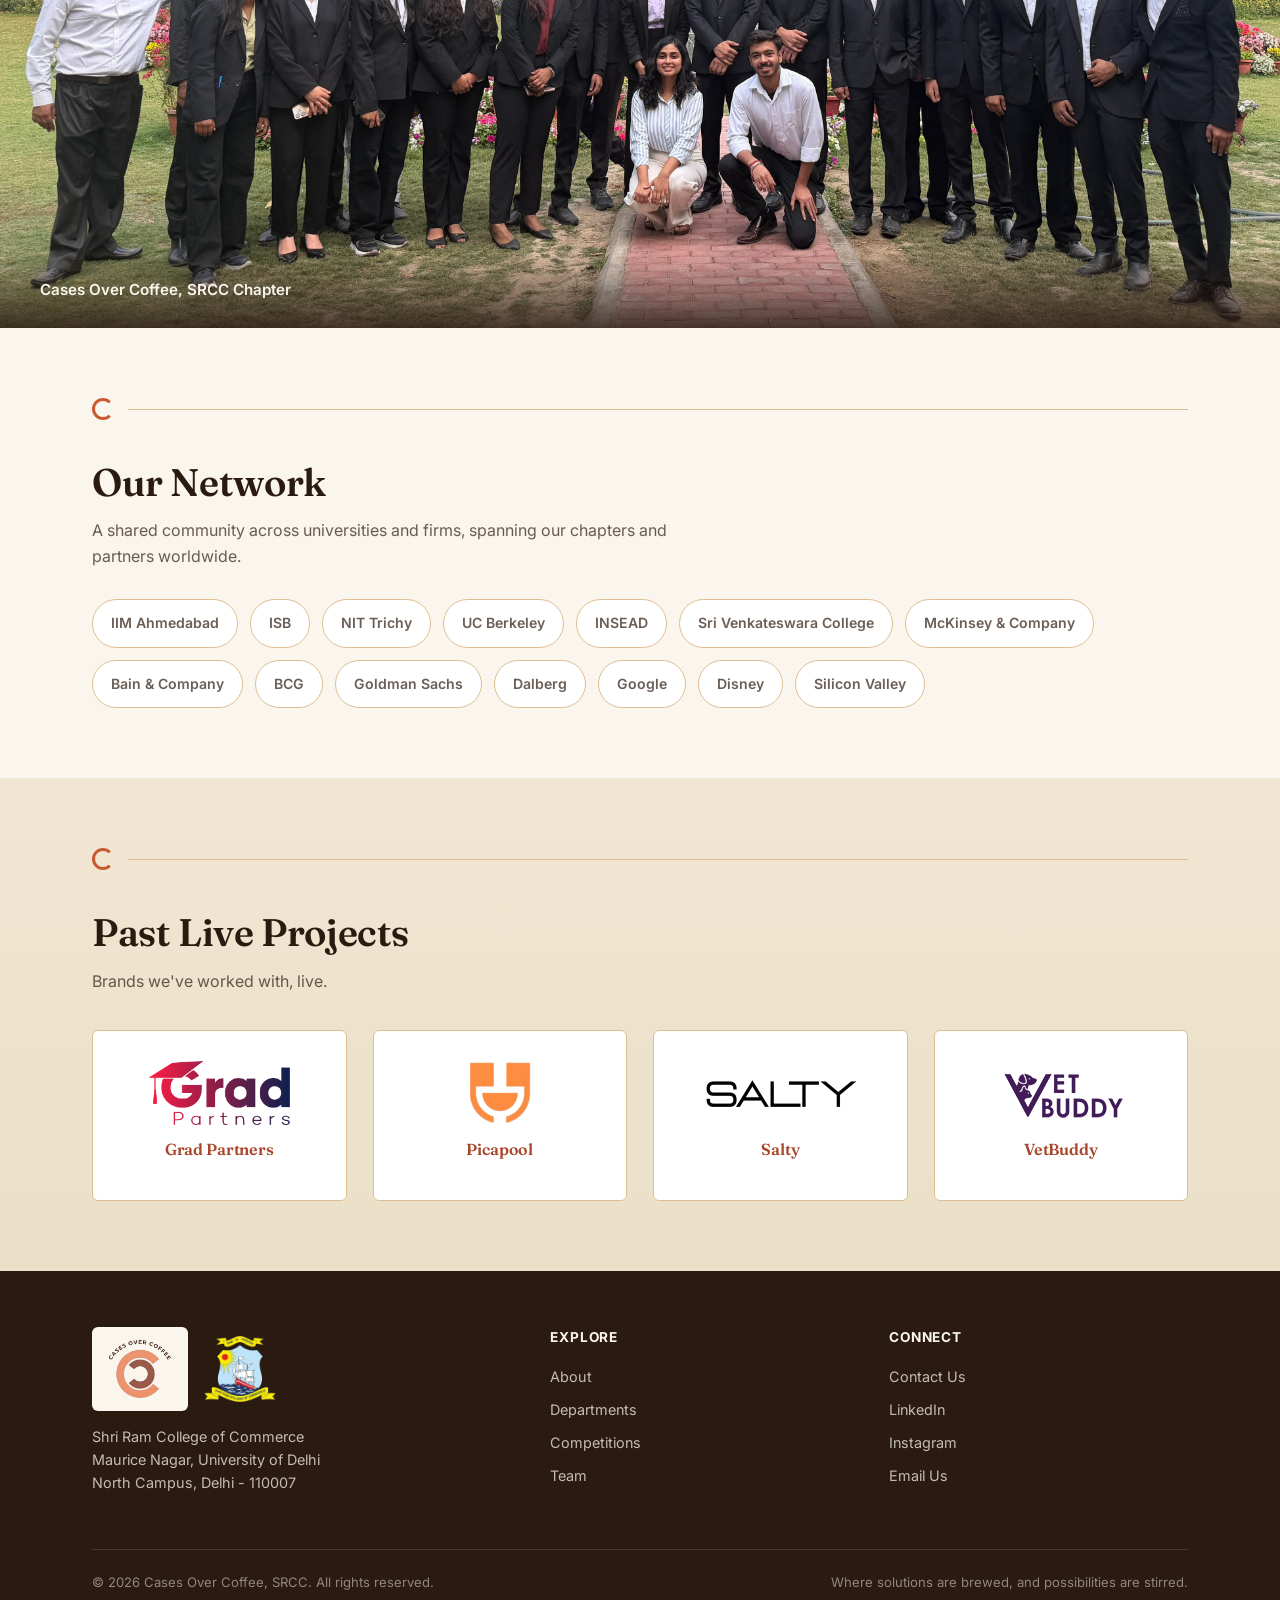
==== commit 4a75f8e6: "Add files via upload" ====
--- a/about.html
+++ b/about.html
@@ -8,6 +8,16 @@
 <link rel="preconnect" href="https://fonts.gstatic.com" crossorigin>
 <link href="https://fonts.googleapis.com/css2?family=Fraunces:wght@500;600;700&family=Inter:wght@400;500;600;700&display=swap" rel="stylesheet">
 <link rel="icon" type="image/png" href="assets/logo.png">
+<link rel="apple-touch-icon" href="assets/logo.png">
+<meta property="og:type" content="website">
+<meta property="og:title" content="About | Cases Over Coffee, SRCC">
+<meta property="og:description" content="Learn about Cases Over Coffee, SRCC, a student-driven consulting society at Shri Ram College of Commerce.">
+<meta property="og:image" content="assets/logo.png">
+<meta property="og:url" content="https://cocsrcc.com/about.html">
+<meta name="twitter:card" content="summary">
+<meta name="twitter:title" content="About | Cases Over Coffee, SRCC">
+<meta name="twitter:description" content="Learn about Cases Over Coffee, SRCC, a student-driven consulting society at Shri Ram College of Commerce.">
+<meta name="twitter:image" content="assets/logo.png">
 <link rel="stylesheet" href="assets/style.css">
 </head>
 <body>
@@ -128,7 +138,7 @@
       <div>
         <div class="brand" style="margin-bottom:14px; gap:16px;">
           <img src="assets/logo.png" alt="Cases Over Coffee, SRCC logo" class="brand-logo brand-logo-footer">
-          <img src="assets/srcc-crest.png" alt="Shri Ram College of Commerce crest" style="height:58px; width:auto;">
+          <img src="assets/srcc-crest.png" alt="Shri Ram College of Commerce crest" style="height:66px; width:auto;">
         </div>
         <p style="font-size:0.9rem; max-width:280px;">Shri Ram College of Commerce<br>Maurice Nagar, University of Delhi<br>North Campus, Delhi - 110007</p>
       </div>
--- a/assets/style.css
+++ b/assets/style.css
@@ -180,8 +180,8 @@
   display: block;
 }
 .brand-logo-footer {
-  height: 68px;
-  padding: 14px 18px;
+  height: 84px;
+  padding: 12px 16px;
   background: var(--cream);
   border-radius: var(--radius);
 }
@@ -267,7 +267,7 @@
   gap: 24px;
 }
 .nav-crest {
-  height: 32px;
+  height: 42px;
   width: auto;
   flex-shrink: 0;
 }
@@ -514,7 +514,16 @@
   .flagship-stats { grid-template-columns: repeat(3, 1fr); }
 }
 @media (max-width: 560px) {
-  .flagship-stats { grid-template-columns: repeat(2, 1fr); }
+  .flagship-stats { grid-template-columns: 1fr; gap: 10px; }
+  .flagship-stat {
+    display: flex;
+    align-items: center;
+    justify-content: space-between;
+    text-align: left;
+    padding: 16px 20px;
+  }
+  .flagship-stat .num { font-size: 1.5rem; }
+  .flagship-stat .label { margin-top: 0; text-align: right; max-width: 60%; }
 }
 .stat {
   padding: 32px 24px;
